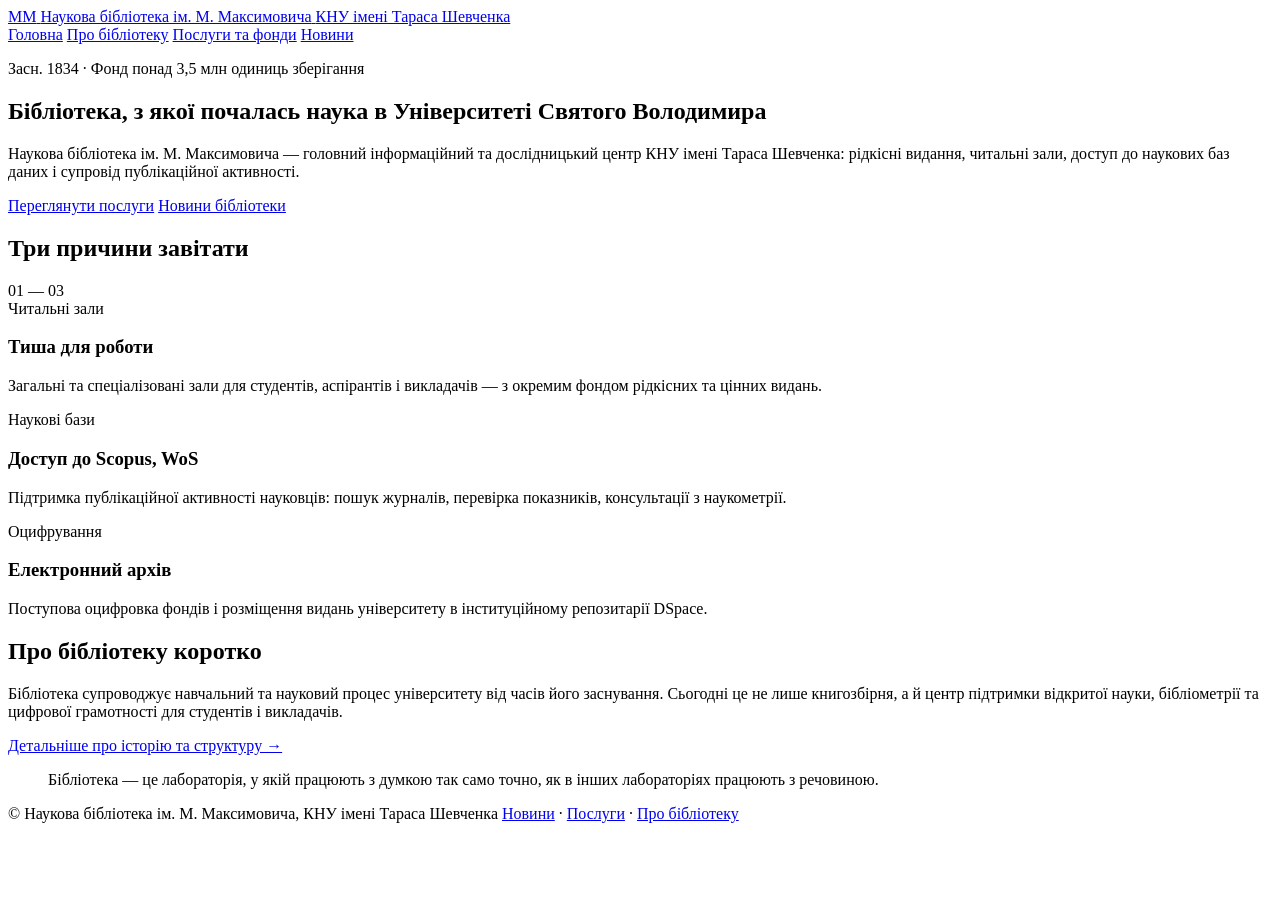
==== index.html @ 12969de4 "Create index.html" ====
<!DOCTYPE html>
<html lang="uk">
<head>
<meta charset="UTF-8">
<meta name="viewport" content="width=device-width, initial-scale=1.0">
<title>Наукова бібліотека ім. М. Максимовича — Головна</title>
<meta name="description" content="Наукова бібліотека ім. М. Максимовича Київського національного університету імені Тараса Шевченка.">
<link rel="preconnect" href="https://fonts.googleapis.com">
<link rel="preconnect" href="https://fonts.gstatic.com" crossorigin>
<link href="https://fonts.googleapis.com/css2?family=Fraunces:opsz,wght@9..144,500;9..144,600;9..144,700&family=Inter:wght@400;500;600&family=IBM+Plex+Mono:wght@400;500&display=swap" rel="stylesheet">
<link rel="stylesheet" href="style.css">
</head>
<body>

<header class="site-header">
  <div class="wrap">
    <a class="brand" href="index.html">
      <span class="brand-seal">ММ</span>
      <span class="brand-text">
        <span class="brand-title">Наукова бібліотека ім. М. Максимовича</span>
        <span class="brand-sub">КНУ імені Тараса Шевченка</span>
      </span>
    </a>
    <nav class="site-nav">
      <a href="index.html" class="active">Головна</a>
      <a href="about.html">Про бібліотеку</a>
      <a href="services.html">Послуги та фонди</a>
      <a href="news.html">Новини</a>
    </nav>
  </div>
</header>

<section class="hero">
  <div class="wrap">
    <p class="eyebrow">Засн. 1834 · Фонд понад 3,5 млн одиниць зберігання</p>
    <h1>Бібліотека, з якої почалась наука в Університеті Святого Володимира</h1>
    <p class="lede">Наукова бібліотека ім. М. Максимовича — головний інформаційний та дослідницький центр КНУ імені Тараса Шевченка: рідкісні видання, читальні зали, доступ до наукових баз даних і супровід публікаційної активності.</p>
    <div class="hero-actions">
      <a class="btn btn-primary" href="services.html">Переглянути послуги</a>
      <a class="btn btn-ghost" href="news.html">Новини бібліотеки</a>
    </div>
  </div>
</section>

<section>
  <div class="wrap">
    <div class="section-head">
      <h2 class="section-title">Три причини завітати</h2>
      <span class="index">01 — 03</span>
    </div>
    <div class="grid-3">
      <div class="info-card">
        <span class="tag">Читальні зали</span>
        <h3>Тиша для роботи</h3>
        <p>Загальні та спеціалізовані зали для студентів, аспірантів і викладачів — з окремим фондом рідкісних та цінних видань.</p>
      </div>
      <div class="info-card">
        <span class="tag">Наукові бази</span>
        <h3>Доступ до Scopus, WoS</h3>
        <p>Підтримка публікаційної активності науковців: пошук журналів, перевірка показників, консультації з наукометрії.</p>
      </div>
      <div class="info-card">
        <span class="tag">Оцифрування</span>
        <h3>Електронний архів</h3>
        <p>Поступова оцифровка фондів і розміщення видань університету в інституційному репозитарії DSpace.</p>
      </div>
    </div>
  </div>
</section>

<section>
  <div class="wrap">
    <div class="grid-2">
      <div>
        <div class="section-head">
          <h2 class="section-title">Про бібліотеку коротко</h2>
        </div>
        <p>Бібліотека супроводжує навчальний та науковий процес університету від часів його заснування. Сьогодні це не лише книгозбірня, а й центр підтримки відкритої науки, бібліометрії та цифрової грамотності для студентів і викладачів.</p>
        <p><a href="about.html">Детальніше про історію та структуру →</a></p>
      </div>
      <blockquote>
        Бібліотека — це лабораторія, у якій працюють з думкою так само точно, як в інших лабораторіях працюють з речовиною.
      </blockquote>
    </div>
  </div>
</section>

<footer class="site-footer">
  <div class="wrap">
    <span>© Наукова бібліотека ім. М. Максимовича, КНУ імені Тараса Шевченка</span>
    <span><a href="news.html">Новини</a> · <a href="services.html">Послуги</a> · <a href="about.html">Про бібліотеку</a></span>
  </div>
</footer>

</body>
</html>
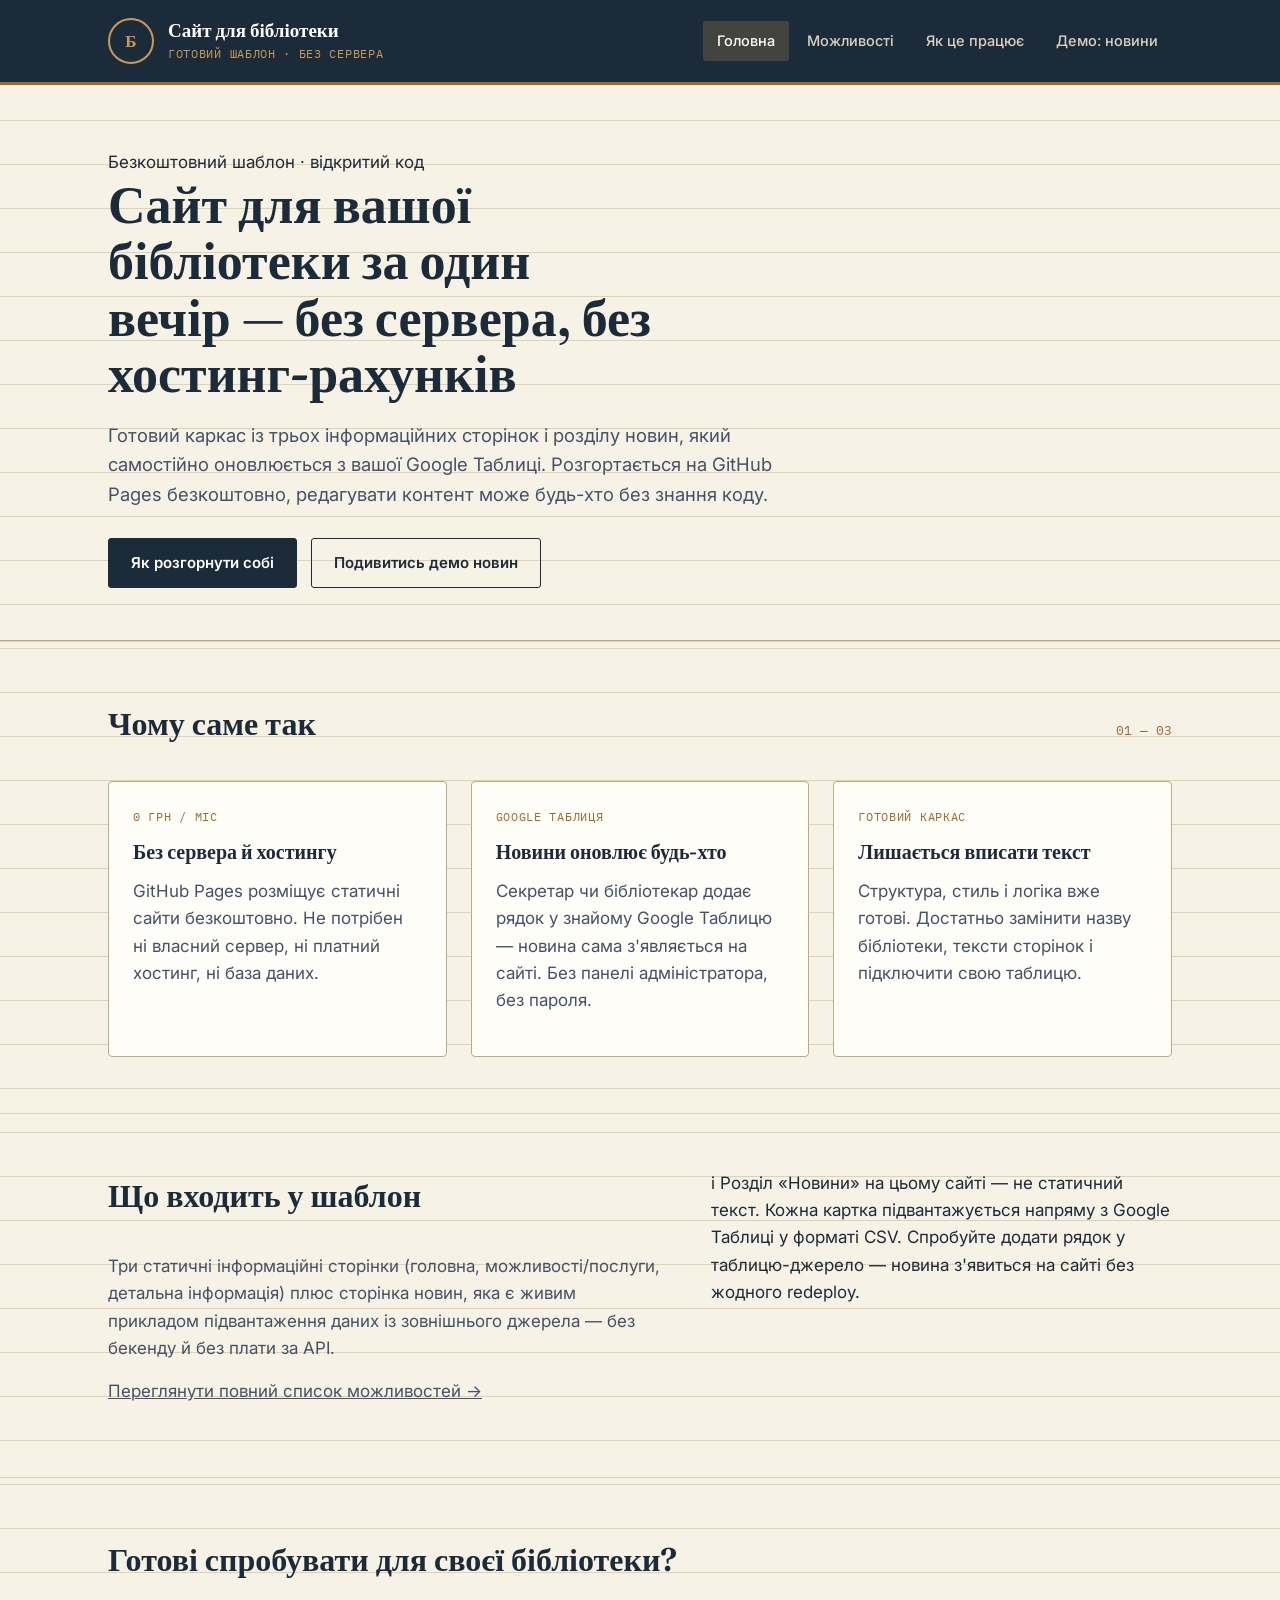
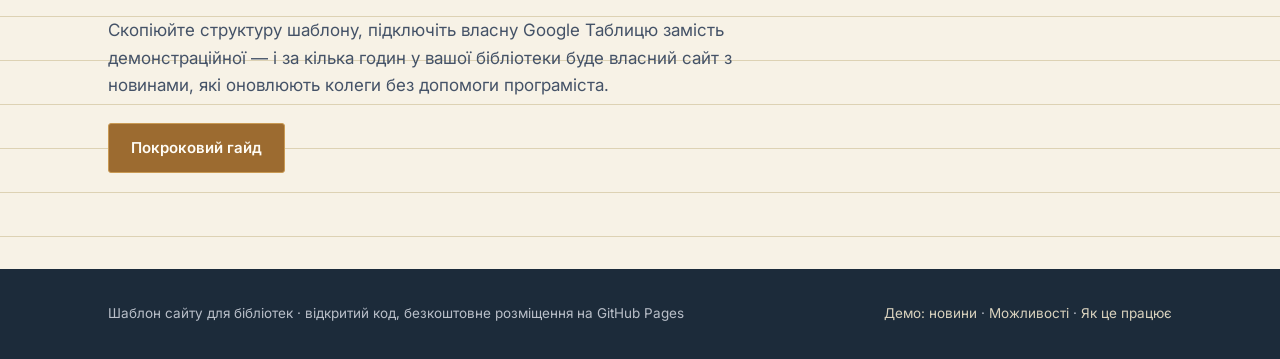
==== commit 96864a8f: "Update index.html" ====
--- a/index.html
+++ b/index.html
@@ -3,8 +3,8 @@
 <head>
 <meta charset="UTF-8">
 <meta name="viewport" content="width=device-width, initial-scale=1.0">
-<title>Наукова бібліотека ім. М. Максимовича — Головна</title>
-<meta name="description" content="Наукова бібліотека ім. М. Максимовича Київського національного університету імені Тараса Шевченка.">
+<title>Готовий сайт для бібліотеки — шаблон на GitHub Pages</title>
+<meta name="description" content="Безкоштовний шаблон сайту для бібліотек: 3 інформаційні сторінки + новини, що самі підвантажуються з Google Таблиці.">
 <link rel="preconnect" href="https://fonts.googleapis.com">
 <link rel="preconnect" href="https://fonts.gstatic.com" crossorigin>
 <link href="https://fonts.googleapis.com/css2?family=Fraunces:opsz,wght@9..144,500;9..144,600;9..144,700&family=Inter:wght@400;500;600&family=IBM+Plex+Mono:wght@400;500&display=swap" rel="stylesheet">
@@ -15,29 +15,29 @@
 <header class="site-header">
   <div class="wrap">
     <a class="brand" href="index.html">
-      <span class="brand-seal">ММ</span>
+      <span class="brand-seal">Б</span>
       <span class="brand-text">
-        <span class="brand-title">Наукова бібліотека ім. М. Максимовича</span>
-        <span class="brand-sub">КНУ імені Тараса Шевченка</span>
+        <span class="brand-title">Сайт для бібліотеки</span>
+        <span class="brand-sub">Готовий шаблон · без сервера</span>
       </span>
     </a>
     <nav class="site-nav">
       <a href="index.html" class="active">Головна</a>
-      <a href="about.html">Про бібліотеку</a>
-      <a href="services.html">Послуги та фонди</a>
-      <a href="news.html">Новини</a>
+      <a href="features.html">Можливості</a>
+      <a href="how-it-works.html">Як це працює</a>
+      <a href="news.html">Демо: новини</a>
     </nav>
   </div>
 </header>
 
 <section class="hero">
   <div class="wrap">
-    <p class="eyebrow">Засн. 1834 · Фонд понад 3,5 млн одиниць зберігання</p>
-    <h1>Бібліотека, з якої почалась наука в Університеті Святого Володимира</h1>
-    <p class="lede">Наукова бібліотека ім. М. Максимовича — головний інформаційний та дослідницький центр КНУ імені Тараса Шевченка: рідкісні видання, читальні зали, доступ до наукових баз даних і супровід публікаційної активності.</p>
+    <span class="badge"><span class="dot"></span> Безкоштовний шаблон · відкритий код</span>
+    <h1>Сайт для вашої бібліотеки за один вечір — без сервера, без хостинг-рахунків</h1>
+    <p class="lede">Готовий каркас із трьох інформаційних сторінок і розділу новин, який самостійно оновлюється з вашої Google Таблиці. Розгортається на GitHub Pages безкоштовно, редагувати контент може будь-хто без знання коду.</p>
     <div class="hero-actions">
-      <a class="btn btn-primary" href="services.html">Переглянути послуги</a>
-      <a class="btn btn-ghost" href="news.html">Новини бібліотеки</a>
+      <a class="btn btn-primary" href="how-it-works.html">Як розгорнути собі</a>
+      <a class="btn btn-ghost" href="news.html">Подивитись демо новин</a>
     </div>
   </div>
 </section>
@@ -45,24 +45,24 @@
 <section>
   <div class="wrap">
     <div class="section-head">
-      <h2 class="section-title">Три причини завітати</h2>
+      <h2 class="section-title">Чому саме так</h2>
       <span class="index">01 — 03</span>
     </div>
     <div class="grid-3">
       <div class="info-card">
-        <span class="tag">Читальні зали</span>
-        <h3>Тиша для роботи</h3>
-        <p>Загальні та спеціалізовані зали для студентів, аспірантів і викладачів — з окремим фондом рідкісних та цінних видань.</p>
+        <span class="tag">0 грн / міс</span>
+        <h3>Без сервера й хостингу</h3>
+        <p>GitHub Pages розміщує статичні сайти безкоштовно. Не потрібен ні власний сервер, ні платний хостинг, ні базa даних.</p>
       </div>
       <div class="info-card">
-        <span class="tag">Наукові бази</span>
-        <h3>Доступ до Scopus, WoS</h3>
-        <p>Підтримка публікаційної активності науковців: пошук журналів, перевірка показників, консультації з наукометрії.</p>
+        <span class="tag">Google Таблиця</span>
+        <h3>Новини оновлює будь-хто</h3>
+        <p>Секретар чи бібліотекар додає рядок у знайому Google Таблицю — новина сама з'являється на сайті. Без панелі адміністратора, без пароля.</p>
       </div>
       <div class="info-card">
-        <span class="tag">Оцифрування</span>
-        <h3>Електронний архів</h3>
-        <p>Поступова оцифровка фондів і розміщення видань університету в інституційному репозитарії DSpace.</p>
+        <span class="tag">Готовий каркас</span>
+        <h3>Лишається вписати текст</h3>
+        <p>Структура, стиль і логіка вже готові. Достатньо замінити назву бібліотеки, тексти сторінок і підключити свою таблицю.</p>
       </div>
     </div>
   </div>
@@ -73,22 +73,35 @@
     <div class="grid-2">
       <div>
         <div class="section-head">
-          <h2 class="section-title">Про бібліотеку коротко</h2>
+          <h2 class="section-title">Що входить у шаблон</h2>
         </div>
-        <p>Бібліотека супроводжує навчальний та науковий процес університету від часів його заснування. Сьогодні це не лише книгозбірня, а й центр підтримки відкритої науки, бібліометрії та цифрової грамотності для студентів і викладачів.</p>
-        <p><a href="about.html">Детальніше про історію та структуру →</a></p>
+        <p>Три статичні інформаційні сторінки (головна, можливості/послуги, детальна інформація) плюс сторінка новин, яка є живим прикладом підвантаження даних із зовнішнього джерела — без бекенду й без плати за API.</p>
+        <p><a href="features.html">Переглянути повний список можливостей →</a></p>
       </div>
-      <blockquote>
-        Бібліотека — це лабораторія, у якій працюють з думкою так само точно, як в інших лабораторіях працюють з речовиною.
-      </blockquote>
+      <div class="note-box">
+        <span class="note-icon">i</span>
+        <span>Розділ «Новини» на цьому сайті — не статичний текст. Кожна картка підвантажується напряму з Google Таблиці у форматі CSV. Спробуйте додати рядок у таблицю-джерело — новина з'явиться на сайті без жодного redeploy.</span>
+      </div>
+    </div>
+  </div>
+</section>
+
+<section class="cta-band">
+  <div class="wrap">
+    <div class="section-head">
+      <h2 class="section-title">Готові спробувати для своєї бібліотеки?</h2>
+    </div>
+    <p style="max-width: 60ch;">Скопіюйте структуру шаблону, підключіть власну Google Таблицю замість демонстраційної — і за кілька годин у вашої бібліотеки буде власний сайт з новинами, які оновлюють колеги без допомоги програміста.</p>
+    <div class="hero-actions" style="margin-top: 24px;">
+      <a class="btn btn-primary" href="how-it-works.html" style="border-color: var(--color-brass-light); background: var(--color-brass); ">Покроковий гайд</a>
     </div>
   </div>
 </section>
 
 <footer class="site-footer">
   <div class="wrap">
-    <span>© Наукова бібліотека ім. М. Максимовича, КНУ імені Тараса Шевченка</span>
-    <span><a href="news.html">Новини</a> · <a href="services.html">Послуги</a> · <a href="about.html">Про бібліотеку</a></span>
+    <span>Шаблон сайту для бібліотек · відкритий код, безкоштовне розміщення на GitHub Pages</span>
+    <span><a href="news.html">Демо: новини</a> · <a href="features.html">Можливості</a> · <a href="how-it-works.html">Як це працює</a></span>
   </div>
 </footer>
 
--- a/style.css
+++ b/style.css
@@ -0,0 +1,443 @@
+/* =========================================================
+   М. Максимович Наукова бібліотека — стиль сайту
+   Концепція: "картка каталогу" — тепла палітра паперу,
+   чорнильно-синій + бронза + бордо, серифний заголовний шрифт.
+   ========================================================= */
+
+:root {
+  --color-bg: #f7f2e6;
+  --color-paper: #fffdf7;
+  --color-ink: #1c2b3a;
+  --color-ink-soft: #445267;
+  --color-brass: #9c6b30;
+  --color-brass-light: #c99a54;
+  --color-oxblood: #7a2e2e;
+  --color-line: #ddd2b4;
+  --color-line-strong: #b9ac86;
+
+  --font-display: "Fraunces", "Iowan Old Style", Georgia, serif;
+  --font-body: "Inter", "Helvetica Neue", Arial, sans-serif;
+  --font-mono: "IBM Plex Mono", "Courier New", monospace;
+
+  --max-width: 1120px;
+}
+
+@media (prefers-reduced-motion: no-preference) {
+  html { scroll-behavior: smooth; }
+}
+
+* { box-sizing: border-box; }
+
+html, body {
+  margin: 0;
+  padding: 0;
+}
+
+body {
+  background: var(--color-bg);
+  background-image:
+    linear-gradient(var(--color-line) 1px, transparent 1px);
+  background-size: 100% 44px;
+  background-position: 0 120px;
+  color: var(--color-ink);
+  font-family: var(--font-body);
+  font-size: 17px;
+  line-height: 1.6;
+  -webkit-font-smoothing: antialiased;
+}
+
+a { color: inherit; }
+
+img { max-width: 100%; display: block; }
+
+.wrap {
+  max-width: var(--max-width);
+  margin: 0 auto;
+  padding: 0 28px;
+}
+
+/* ---------- Header / nav ---------- */
+
+.site-header {
+  background: var(--color-ink);
+  color: var(--color-paper);
+  border-bottom: 3px solid var(--color-brass);
+}
+
+.site-header .wrap {
+  display: flex;
+  align-items: center;
+  justify-content: space-between;
+  padding-top: 18px;
+  padding-bottom: 18px;
+  gap: 20px;
+  flex-wrap: wrap;
+}
+
+.brand {
+  display: flex;
+  align-items: center;
+  gap: 14px;
+  text-decoration: none;
+  color: var(--color-paper);
+}
+
+.brand-seal {
+  width: 46px;
+  height: 46px;
+  flex: none;
+  border: 2px solid var(--color-brass-light);
+  border-radius: 50%;
+  display: flex;
+  align-items: center;
+  justify-content: center;
+  font-family: var(--font-display);
+  font-weight: 600;
+  font-size: 17px;
+  letter-spacing: 0.5px;
+  color: var(--color-brass-light);
+}
+
+.brand-text .brand-title {
+  font-family: var(--font-display);
+  font-weight: 600;
+  font-size: 19px;
+  line-height: 1.2;
+  display: block;
+}
+
+.brand-text .brand-sub {
+  font-family: var(--font-mono);
+  font-size: 11.5px;
+  letter-spacing: 0.06em;
+  text-transform: uppercase;
+  color: var(--color-brass-light);
+  display: block;
+  margin-top: 3px;
+}
+
+nav.site-nav {
+  display: flex;
+  gap: 4px;
+  flex-wrap: wrap;
+}
+
+nav.site-nav a {
+  text-decoration: none;
+  font-family: var(--font-body);
+  font-size: 14.5px;
+  font-weight: 500;
+  color: #d9d2be;
+  padding: 8px 14px;
+  border-radius: 3px;
+  transition: background 0.15s ease, color 0.15s ease;
+}
+
+nav.site-nav a:hover,
+nav.site-nav a:focus-visible {
+  background: rgba(201, 154, 84, 0.16);
+  color: var(--color-paper);
+  outline: none;
+}
+
+nav.site-nav a.active {
+  color: var(--color-paper);
+  background: rgba(201, 154, 84, 0.22);
+}
+
+nav.site-nav a:focus-visible {
+  box-shadow: 0 0 0 2px var(--color-brass-light);
+}
+
+/* ---------- Hero ---------- */
+
+.hero {
+  padding: 64px 0 52px;
+  border-bottom: 1px solid var(--color-line-strong);
+}
+
+.hero .eyebrow {
+  font-family: var(--font-mono);
+  font-size: 12.5px;
+  letter-spacing: 0.08em;
+  text-transform: uppercase;
+  color: var(--color-oxblood);
+  margin: 0 0 14px;
+}
+
+.hero h1 {
+  font-family: var(--font-display);
+  font-weight: 600;
+  font-size: clamp(32px, 5vw, 52px);
+  line-height: 1.08;
+  margin: 0 0 20px;
+  max-width: 16ch;
+}
+
+.hero p.lede {
+  font-size: 18.5px;
+  color: var(--color-ink-soft);
+  max-width: 56ch;
+  margin: 0 0 28px;
+}
+
+.hero-actions {
+  display: flex;
+  gap: 14px;
+  flex-wrap: wrap;
+}
+
+.btn {
+  display: inline-block;
+  font-family: var(--font-body);
+  font-weight: 600;
+  font-size: 15px;
+  text-decoration: none;
+  padding: 12px 22px;
+  border-radius: 3px;
+  border: 1.5px solid var(--color-ink);
+  transition: transform 0.12s ease, background 0.12s ease, color 0.12s ease;
+}
+
+.btn-primary {
+  background: var(--color-ink);
+  color: var(--color-paper);
+}
+
+.btn-primary:hover { background: var(--color-oxblood); border-color: var(--color-oxblood); }
+
+.btn-ghost {
+  background: transparent;
+  color: var(--color-ink);
+}
+
+.btn-ghost:hover { background: var(--color-ink); color: var(--color-paper); }
+
+/* ---------- Sections / content ---------- */
+
+section {
+  padding: 56px 0;
+}
+
+section + section {
+  border-top: 1px solid var(--color-line);
+}
+
+.section-head {
+  display: flex;
+  align-items: baseline;
+  justify-content: space-between;
+  gap: 20px;
+  margin-bottom: 32px;
+  flex-wrap: wrap;
+}
+
+.section-head .index {
+  font-family: var(--font-mono);
+  font-size: 13px;
+  color: var(--color-brass);
+}
+
+h2.section-title {
+  font-family: var(--font-display);
+  font-weight: 600;
+  font-size: clamp(24px, 3vw, 32px);
+  margin: 0;
+}
+
+h3 {
+  font-family: var(--font-display);
+  font-weight: 600;
+  font-size: 20px;
+  margin: 0 0 10px;
+}
+
+p { margin: 0 0 16px; color: var(--color-ink-soft); }
+
+.grid-3 {
+  display: grid;
+  grid-template-columns: repeat(3, 1fr);
+  gap: 24px;
+}
+
+.grid-2 {
+  display: grid;
+  grid-template-columns: 1.1fr 0.9fr;
+  gap: 40px;
+  align-items: start;
+}
+
+@media (max-width: 860px) {
+  .grid-3 { grid-template-columns: 1fr; }
+  .grid-2 { grid-template-columns: 1fr; }
+}
+
+.info-card {
+  background: var(--color-paper);
+  border: 1px solid var(--color-line-strong);
+  border-radius: 4px;
+  padding: 26px 24px;
+}
+
+.info-card .tag {
+  font-family: var(--font-mono);
+  font-size: 11.5px;
+  text-transform: uppercase;
+  letter-spacing: 0.06em;
+  color: var(--color-brass);
+  display: block;
+  margin-bottom: 10px;
+}
+
+.dl-list dt {
+  font-family: var(--font-mono);
+  font-size: 13.5px;
+  color: var(--color-oxblood);
+  margin-top: 16px;
+}
+
+.dl-list dt:first-child { margin-top: 0; }
+
+.dl-list dd {
+  margin: 4px 0 0;
+  color: var(--color-ink-soft);
+}
+
+table.hours {
+  width: 100%;
+  border-collapse: collapse;
+  font-size: 15.5px;
+}
+
+table.hours th, table.hours td {
+  text-align: left;
+  padding: 10px 6px;
+  border-bottom: 1px solid var(--color-line);
+}
+
+table.hours th {
+  font-family: var(--font-mono);
+  font-size: 12px;
+  text-transform: uppercase;
+  letter-spacing: 0.06em;
+  color: var(--color-ink-soft);
+  font-weight: 500;
+}
+
+blockquote {
+  font-family: var(--font-display);
+  font-style: italic;
+  font-size: 21px;
+  color: var(--color-ink);
+  border-left: 3px solid var(--color-brass);
+  padding-left: 22px;
+  margin: 0;
+}
+
+/* ---------- News / catalog cards ---------- */
+
+.news-grid {
+  display: grid;
+  grid-template-columns: repeat(3, 1fr);
+  gap: 26px;
+}
+
+@media (max-width: 900px) {
+  .news-grid { grid-template-columns: repeat(2, 1fr); }
+}
+@media (max-width: 620px) {
+  .news-grid { grid-template-columns: 1fr; }
+}
+
+.catalog-card {
+  position: relative;
+  background: var(--color-paper);
+  border: 1px solid var(--color-line-strong);
+  border-radius: 2px;
+  padding: 22px 20px 20px;
+  box-shadow: 3px 3px 0 rgba(28, 43, 58, 0.05);
+}
+
+.catalog-card::before {
+  content: "";
+  position: absolute;
+  top: 14px;
+  left: 14px;
+  width: 9px;
+  height: 9px;
+  border-radius: 50%;
+  background: var(--color-bg);
+  border: 1.5px solid var(--color-line-strong);
+}
+
+.catalog-card .card-no {
+  display: block;
+  text-align: right;
+  font-family: var(--font-mono);
+  font-size: 11px;
+  color: var(--color-brass);
+  margin-bottom: 8px;
+}
+
+.catalog-card .card-img {
+  width: 100%;
+  aspect-ratio: 4 / 3;
+  object-fit: cover;
+  border: 1px solid var(--color-line);
+  margin-bottom: 14px;
+  background: var(--color-bg);
+}
+
+.catalog-card .card-img.placeholder {
+  display: flex;
+  align-items: center;
+  justify-content: center;
+  font-family: var(--font-mono);
+  font-size: 12px;
+  color: var(--color-ink-soft);
+}
+
+.catalog-card h3 {
+  font-size: 18px;
+  margin-bottom: 8px;
+  border-bottom: 1px dashed var(--color-line-strong);
+  padding-bottom: 10px;
+}
+
+.catalog-card p {
+  font-size: 15px;
+  margin-bottom: 0;
+}
+
+.news-state {
+  font-family: var(--font-mono);
+  font-size: 14px;
+  color: var(--color-ink-soft);
+  padding: 40px 0;
+  text-align: center;
+}
+
+/* ---------- Footer ---------- */
+
+footer.site-footer {
+  background: var(--color-ink);
+  color: #b9bfc9;
+  margin-top: 40px;
+}
+
+footer.site-footer .wrap {
+  padding: 34px 28px;
+  display: flex;
+  justify-content: space-between;
+  gap: 20px;
+  flex-wrap: wrap;
+  font-size: 13.5px;
+}
+
+footer.site-footer a { color: #d9d2be; text-decoration: none; }
+footer.site-footer a:hover { text-decoration: underline; }
+
+:focus-visible {
+  outline: 2px solid var(--color-brass);
+  outline-offset: 2px;
+}
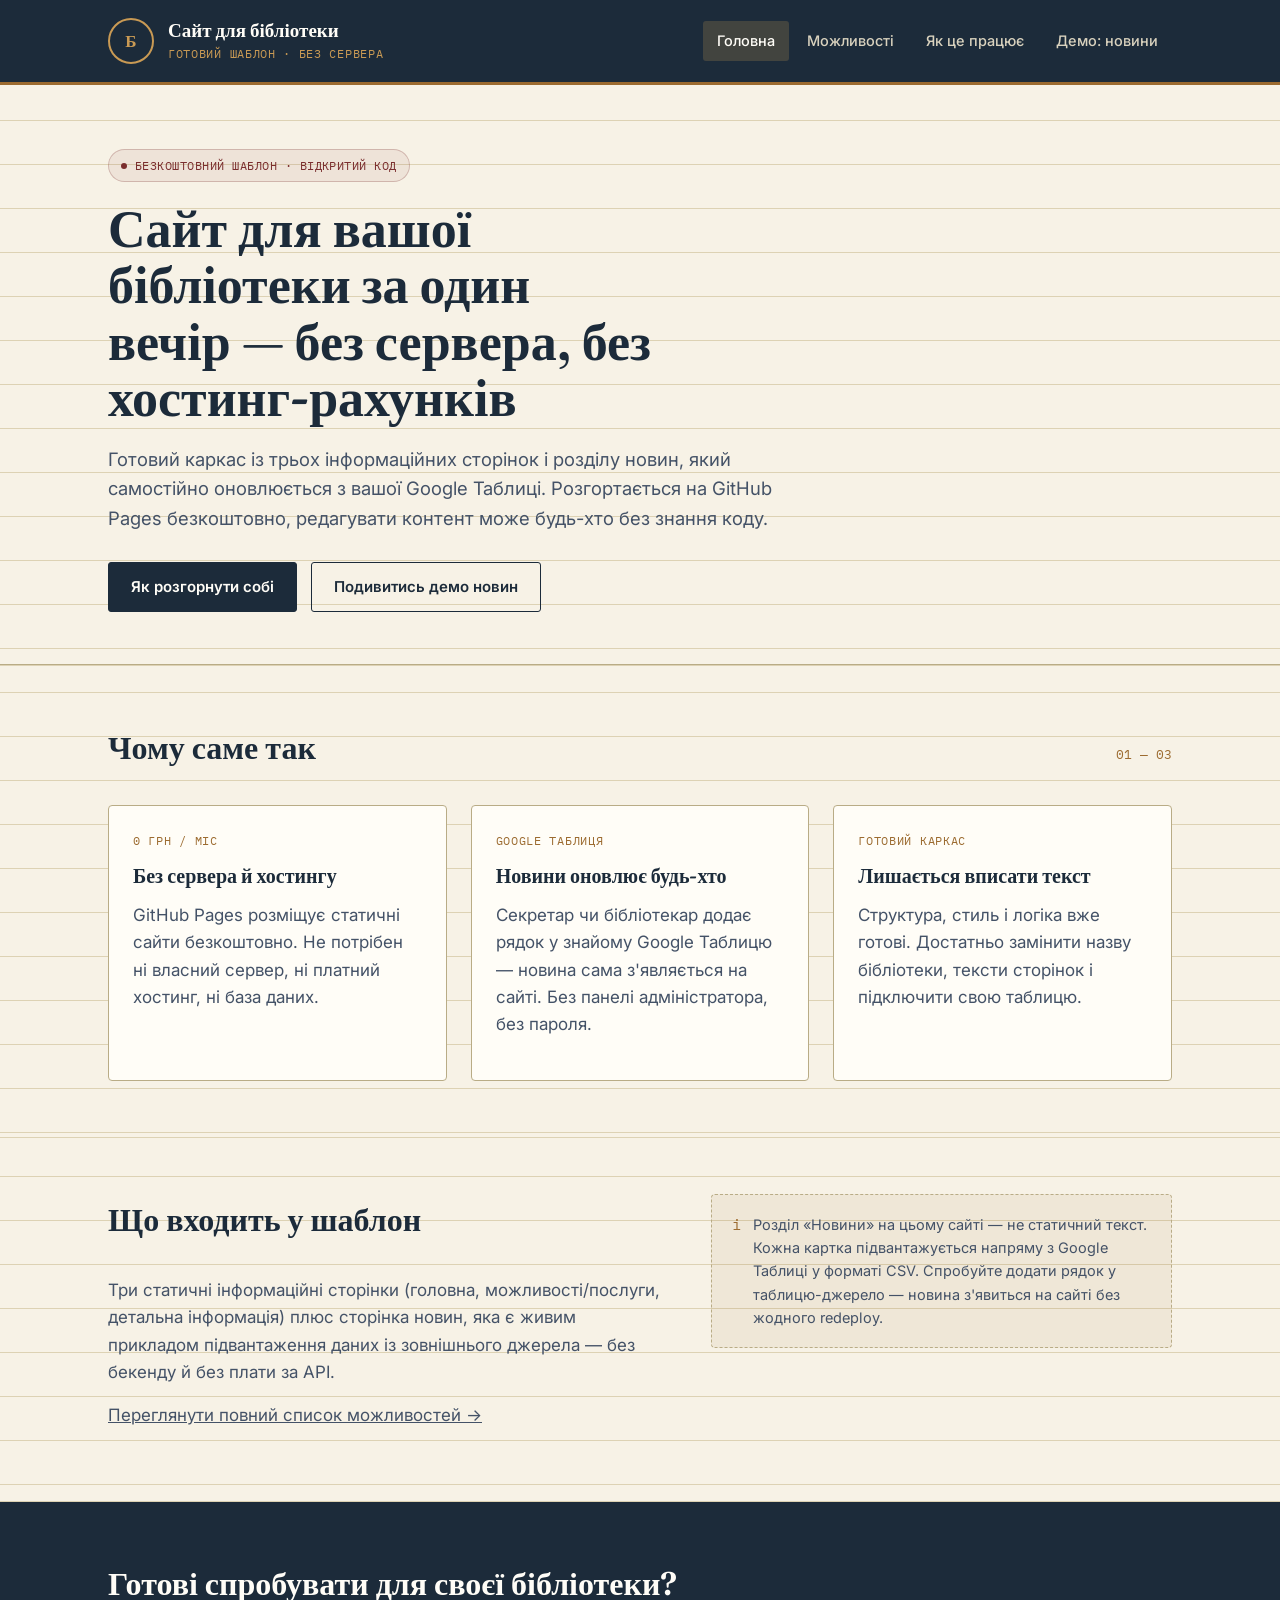
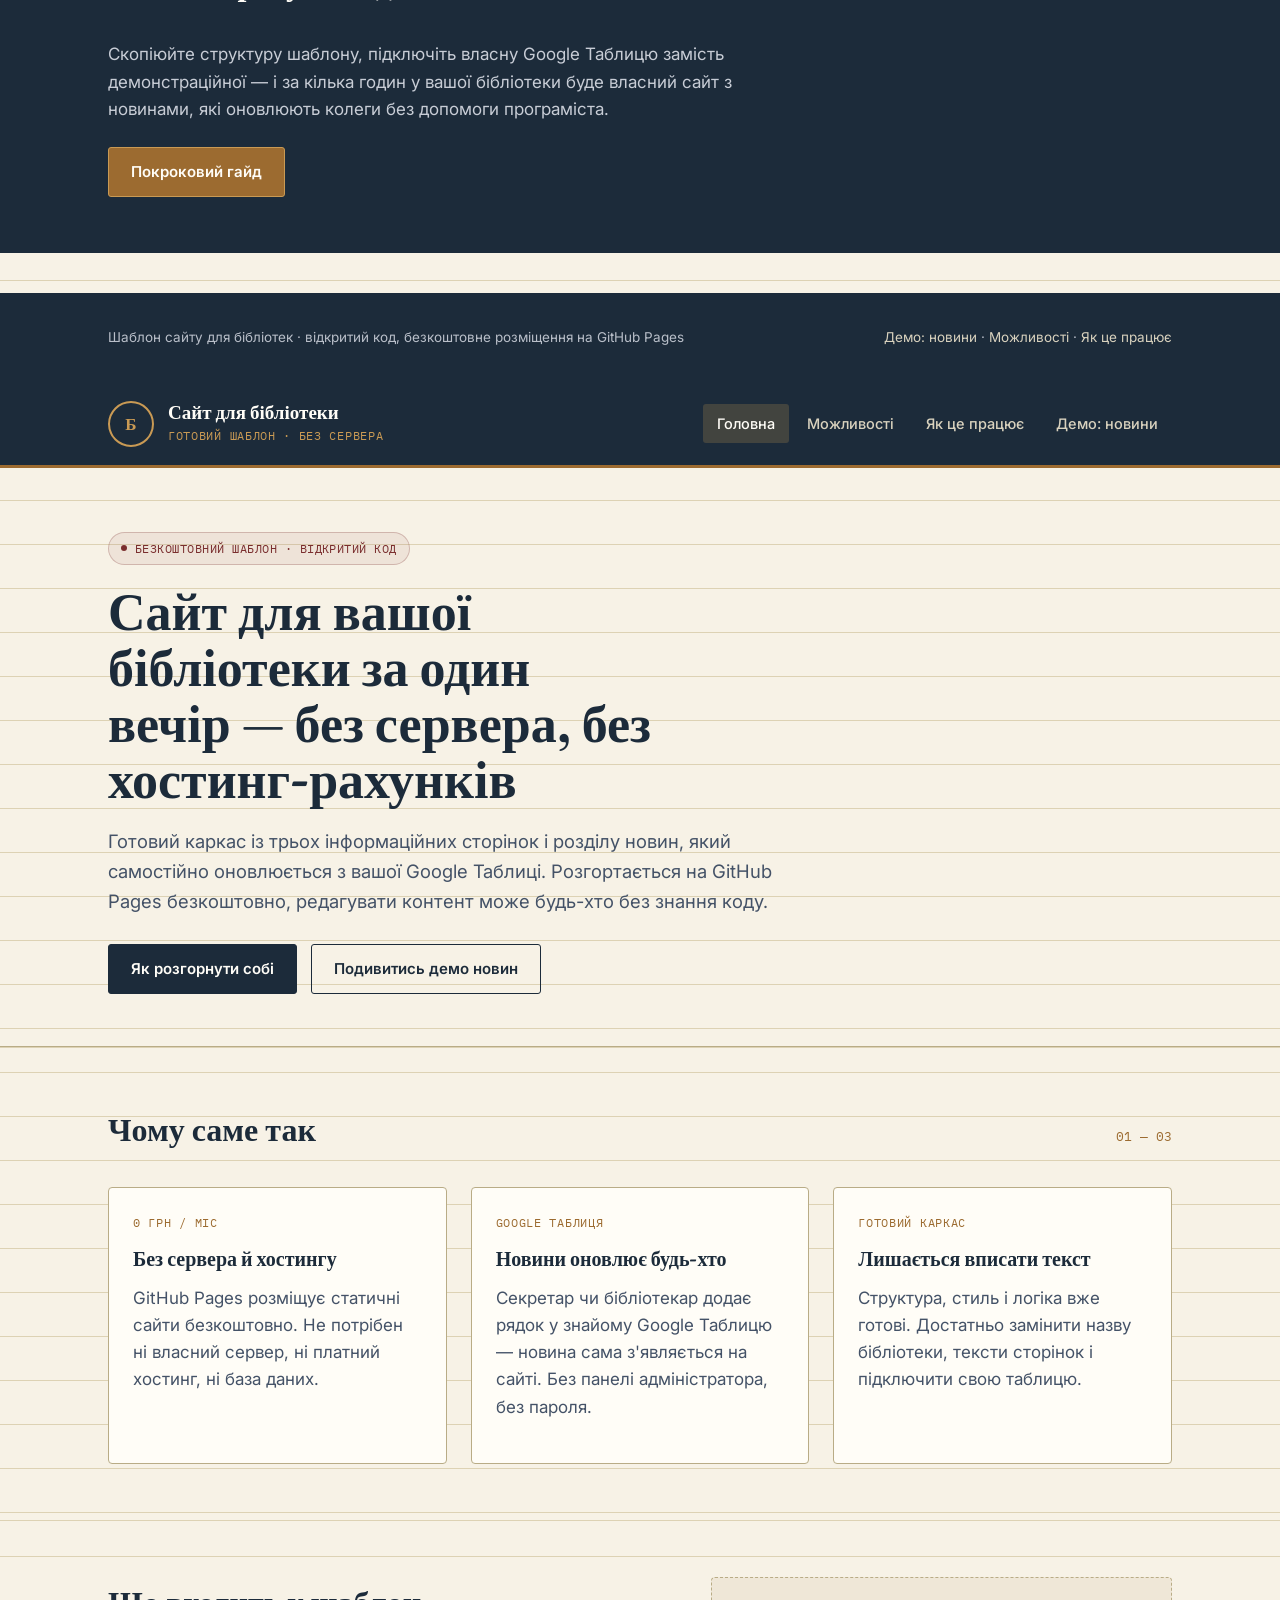
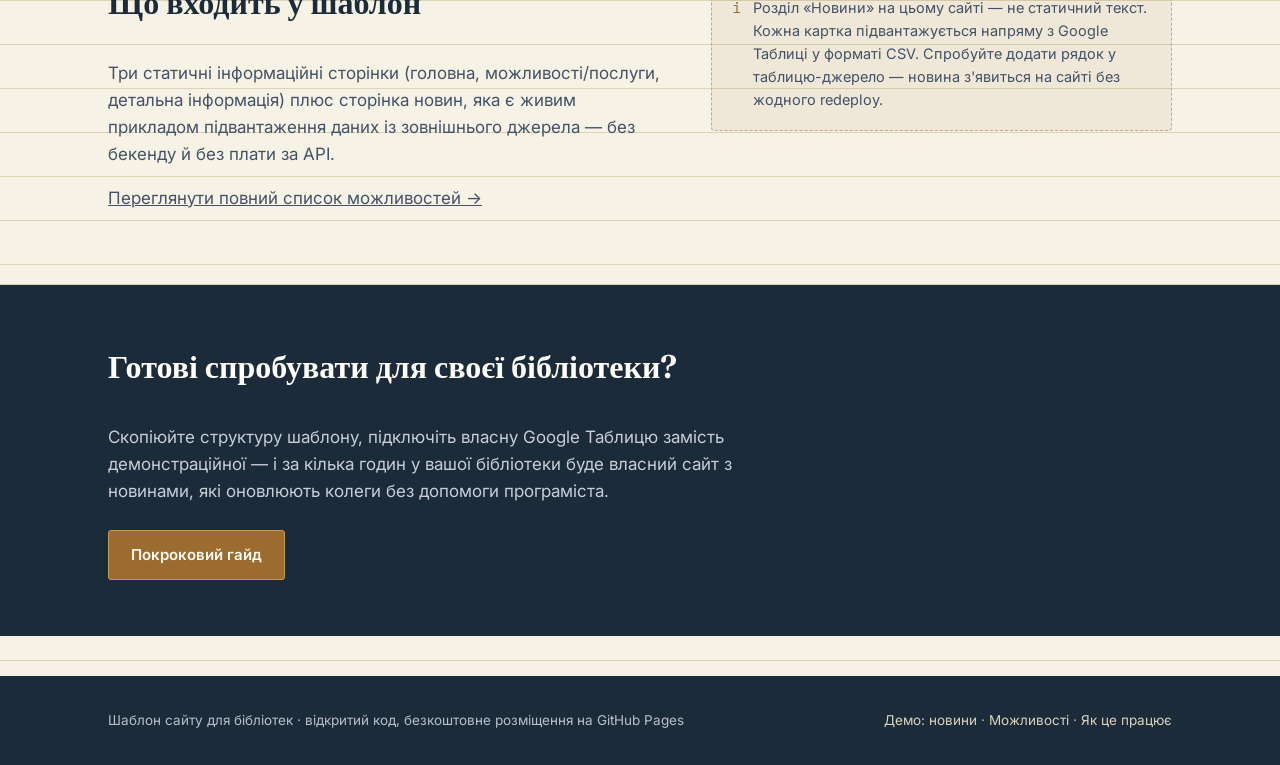
==== commit c49af06f: "Update index.html" ====
--- a/index.html
+++ b/index.html
@@ -7,7 +7,7 @@
 <meta name="description" content="Безкоштовний шаблон сайту для бібліотек: 3 інформаційні сторінки + новини, що самі підвантажуються з Google Таблиці.">
 <link rel="preconnect" href="https://fonts.googleapis.com">
 <link rel="preconnect" href="https://fonts.gstatic.com" crossorigin>
-<link href="https://fonts.googleapis.com/css2?family=Fraunces:opsz,wght@9..144,500;9..144,600;9..144,700&family=Inter:wght@400;500;600&family=IBM+Plex+Mono:wght@400;500&display=swap" rel="stylesheet">
+<link href="https://fonts.googleapis.com/css2?family=Manrope:wght@500;700;800&family=Inter:wght@400;500;600&family=IBM+Plex+Mono:wght@400;500&display=swap" rel="stylesheet">
 <link rel="stylesheet" href="style.css">
 </head>
 <body>
@@ -106,4 +106,112 @@
 </footer>
 
 </body>
+</html><!DOCTYPE html>
+<html lang="uk">
+<head>
+<meta charset="UTF-8">
+<meta name="viewport" content="width=device-width, initial-scale=1.0">
+<title>Готовий сайт для бібліотеки — шаблон на GitHub Pages</title>
+<meta name="description" content="Безкоштовний шаблон сайту для бібліотек: 3 інформаційні сторінки + новини, що самі підвантажуються з Google Таблиці.">
+<link rel="preconnect" href="https://fonts.googleapis.com">
+<link rel="preconnect" href="https://fonts.gstatic.com" crossorigin>
+<link href="https://fonts.googleapis.com/css2?family=Fraunces:opsz,wght@9..144,500;9..144,600;9..144,700&family=Inter:wght@400;500;600&family=IBM+Plex+Mono:wght@400;500&display=swap" rel="stylesheet">
+<link rel="stylesheet" href="style.css">
+</head>
+<body>
+
+<header class="site-header">
+  <div class="wrap">
+    <a class="brand" href="index.html">
+      <span class="brand-seal">Б</span>
+      <span class="brand-text">
+        <span class="brand-title">Сайт для бібліотеки</span>
+        <span class="brand-sub">Готовий шаблон · без сервера</span>
+      </span>
+    </a>
+    <nav class="site-nav">
+      <a href="index.html" class="active">Головна</a>
+      <a href="features.html">Можливості</a>
+      <a href="how-it-works.html">Як це працює</a>
+      <a href="news.html">Демо: новини</a>
+    </nav>
+  </div>
+</header>
+
+<section class="hero">
+  <div class="wrap">
+    <span class="badge"><span class="dot"></span> Безкоштовний шаблон · відкритий код</span>
+    <h1>Сайт для вашої бібліотеки за один вечір — без сервера, без хостинг-рахунків</h1>
+    <p class="lede">Готовий каркас із трьох інформаційних сторінок і розділу новин, який самостійно оновлюється з вашої Google Таблиці. Розгортається на GitHub Pages безкоштовно, редагувати контент може будь-хто без знання коду.</p>
+    <div class="hero-actions">
+      <a class="btn btn-primary" href="how-it-works.html">Як розгорнути собі</a>
+      <a class="btn btn-ghost" href="news.html">Подивитись демо новин</a>
+    </div>
+  </div>
+</section>
+
+<section>
+  <div class="wrap">
+    <div class="section-head">
+      <h2 class="section-title">Чому саме так</h2>
+      <span class="index">01 — 03</span>
+    </div>
+    <div class="grid-3">
+      <div class="info-card">
+        <span class="tag">0 грн / міс</span>
+        <h3>Без сервера й хостингу</h3>
+        <p>GitHub Pages розміщує статичні сайти безкоштовно. Не потрібен ні власний сервер, ні платний хостинг, ні базa даних.</p>
+      </div>
+      <div class="info-card">
+        <span class="tag">Google Таблиця</span>
+        <h3>Новини оновлює будь-хто</h3>
+        <p>Секретар чи бібліотекар додає рядок у знайому Google Таблицю — новина сама з'являється на сайті. Без панелі адміністратора, без пароля.</p>
+      </div>
+      <div class="info-card">
+        <span class="tag">Готовий каркас</span>
+        <h3>Лишається вписати текст</h3>
+        <p>Структура, стиль і логіка вже готові. Достатньо замінити назву бібліотеки, тексти сторінок і підключити свою таблицю.</p>
+      </div>
+    </div>
+  </div>
+</section>
+
+<section>
+  <div class="wrap">
+    <div class="grid-2">
+      <div>
+        <div class="section-head">
+          <h2 class="section-title">Що входить у шаблон</h2>
+        </div>
+        <p>Три статичні інформаційні сторінки (головна, можливості/послуги, детальна інформація) плюс сторінка новин, яка є живим прикладом підвантаження даних із зовнішнього джерела — без бекенду й без плати за API.</p>
+        <p><a href="features.html">Переглянути повний список можливостей →</a></p>
+      </div>
+      <div class="note-box">
+        <span class="note-icon">i</span>
+        <span>Розділ «Новини» на цьому сайті — не статичний текст. Кожна картка підвантажується напряму з Google Таблиці у форматі CSV. Спробуйте додати рядок у таблицю-джерело — новина з'явиться на сайті без жодного redeploy.</span>
+      </div>
+    </div>
+  </div>
+</section>
+
+<section class="cta-band">
+  <div class="wrap">
+    <div class="section-head">
+      <h2 class="section-title">Готові спробувати для своєї бібліотеки?</h2>
+    </div>
+    <p style="max-width: 60ch;">Скопіюйте структуру шаблону, підключіть власну Google Таблицю замість демонстраційної — і за кілька годин у вашої бібліотеки буде власний сайт з новинами, які оновлюють колеги без допомоги програміста.</p>
+    <div class="hero-actions" style="margin-top: 24px;">
+      <a class="btn btn-primary" href="how-it-works.html" style="border-color: var(--color-brass-light); background: var(--color-brass); ">Покроковий гайд</a>
+    </div>
+  </div>
+</section>
+
+<footer class="site-footer">
+  <div class="wrap">
+    <span>Шаблон сайту для бібліотек · відкритий код, безкоштовне розміщення на GitHub Pages</span>
+    <span><a href="news.html">Демо: новини</a> · <a href="features.html">Можливості</a> · <a href="how-it-works.html">Як це працює</a></span>
+  </div>
+</footer>
+
+</body>
 </html>
--- a/style.css
+++ b/style.css
@@ -1,5 +1,5 @@
 /* =========================================================
-   М. Максимович Наукова бібліотека — стиль сайту
+   Сайт для бібліотеки — шаблон
    Концепція: "картка каталогу" — тепла палітра паперу,
    чорнильно-синій + бронза + бордо, серифний заголовний шрифт.
    ========================================================= */
@@ -441,3 +441,107 @@
   outline: 2px solid var(--color-brass);
   outline-offset: 2px;
 }
+
+/* ---------- Template / presentation additions ---------- */
+
+.badge {
+  display: inline-flex;
+  align-items: center;
+  gap: 8px;
+  font-family: var(--font-mono);
+  font-size: 12px;
+  letter-spacing: 0.04em;
+  text-transform: uppercase;
+  color: var(--color-oxblood);
+  background: rgba(122, 46, 46, 0.07);
+  border: 1px solid rgba(122, 46, 46, 0.25);
+  padding: 6px 12px;
+  border-radius: 999px;
+  margin-bottom: 18px;
+}
+
+.badge .dot {
+  width: 6px;
+  height: 6px;
+  border-radius: 50%;
+  background: var(--color-oxblood);
+  display: inline-block;
+}
+
+.steps {
+  counter-reset: step;
+  display: grid;
+  grid-template-columns: repeat(3, 1fr);
+  gap: 24px;
+}
+
+@media (max-width: 860px) {
+  .steps { grid-template-columns: 1fr; }
+}
+
+.step {
+  position: relative;
+  padding-top: 8px;
+}
+
+.step .step-num {
+  font-family: var(--font-display);
+  font-weight: 600;
+  font-size: 34px;
+  color: var(--color-brass-light);
+  -webkit-text-stroke: 1.5px var(--color-brass);
+  color: transparent;
+  display: block;
+  margin-bottom: 10px;
+}
+
+.note-box {
+  background: rgba(156, 107, 48, 0.08);
+  border: 1px dashed var(--color-line-strong);
+  border-radius: 4px;
+  padding: 18px 20px;
+  font-size: 14.5px;
+  color: var(--color-ink-soft);
+  display: flex;
+  gap: 12px;
+  align-items: flex-start;
+}
+
+.note-box .note-icon {
+  font-family: var(--font-mono);
+  color: var(--color-brass);
+  flex: none;
+}
+
+.cta-band {
+  background: var(--color-ink);
+  color: var(--color-paper);
+}
+
+.cta-band .section-title,
+.cta-band p { color: var(--color-paper); }
+
+.cta-band p { color: #c8cdd6; }
+
+.stat-row {
+  display: flex;
+  gap: 40px;
+  flex-wrap: wrap;
+  margin-top: 8px;
+}
+
+.stat-row .stat-num {
+  font-family: var(--font-display);
+  font-weight: 600;
+  font-size: 30px;
+  color: var(--color-ink);
+  display: block;
+}
+
+.stat-row .stat-label {
+  font-family: var(--font-mono);
+  font-size: 12px;
+  text-transform: uppercase;
+  letter-spacing: 0.05em;
+  color: var(--color-ink-soft);
+}
--- a/style.css
+++ b/style.css
@@ -1,5 +1,5 @@
 /* =========================================================
-   М. Максимович Наукова бібліотека — стиль сайту
+   Сайт для бібліотеки — шаблон
    Концепція: "картка каталогу" — тепла палітра паперу,
    чорнильно-синій + бронза + бордо, серифний заголовний шрифт.
    ========================================================= */
@@ -441,3 +441,107 @@
   outline: 2px solid var(--color-brass);
   outline-offset: 2px;
 }
+
+/* ---------- Template / presentation additions ---------- */
+
+.badge {
+  display: inline-flex;
+  align-items: center;
+  gap: 8px;
+  font-family: var(--font-mono);
+  font-size: 12px;
+  letter-spacing: 0.04em;
+  text-transform: uppercase;
+  color: var(--color-oxblood);
+  background: rgba(122, 46, 46, 0.07);
+  border: 1px solid rgba(122, 46, 46, 0.25);
+  padding: 6px 12px;
+  border-radius: 999px;
+  margin-bottom: 18px;
+}
+
+.badge .dot {
+  width: 6px;
+  height: 6px;
+  border-radius: 50%;
+  background: var(--color-oxblood);
+  display: inline-block;
+}
+
+.steps {
+  counter-reset: step;
+  display: grid;
+  grid-template-columns: repeat(3, 1fr);
+  gap: 24px;
+}
+
+@media (max-width: 860px) {
+  .steps { grid-template-columns: 1fr; }
+}
+
+.step {
+  position: relative;
+  padding-top: 8px;
+}
+
+.step .step-num {
+  font-family: var(--font-display);
+  font-weight: 600;
+  font-size: 34px;
+  color: var(--color-brass-light);
+  -webkit-text-stroke: 1.5px var(--color-brass);
+  color: transparent;
+  display: block;
+  margin-bottom: 10px;
+}
+
+.note-box {
+  background: rgba(156, 107, 48, 0.08);
+  border: 1px dashed var(--color-line-strong);
+  border-radius: 4px;
+  padding: 18px 20px;
+  font-size: 14.5px;
+  color: var(--color-ink-soft);
+  display: flex;
+  gap: 12px;
+  align-items: flex-start;
+}
+
+.note-box .note-icon {
+  font-family: var(--font-mono);
+  color: var(--color-brass);
+  flex: none;
+}
+
+.cta-band {
+  background: var(--color-ink);
+  color: var(--color-paper);
+}
+
+.cta-band .section-title,
+.cta-band p { color: var(--color-paper); }
+
+.cta-band p { color: #c8cdd6; }
+
+.stat-row {
+  display: flex;
+  gap: 40px;
+  flex-wrap: wrap;
+  margin-top: 8px;
+}
+
+.stat-row .stat-num {
+  font-family: var(--font-display);
+  font-weight: 600;
+  font-size: 30px;
+  color: var(--color-ink);
+  display: block;
+}
+
+.stat-row .stat-label {
+  font-family: var(--font-mono);
+  font-size: 12px;
+  text-transform: uppercase;
+  letter-spacing: 0.05em;
+  color: var(--color-ink-soft);
+}
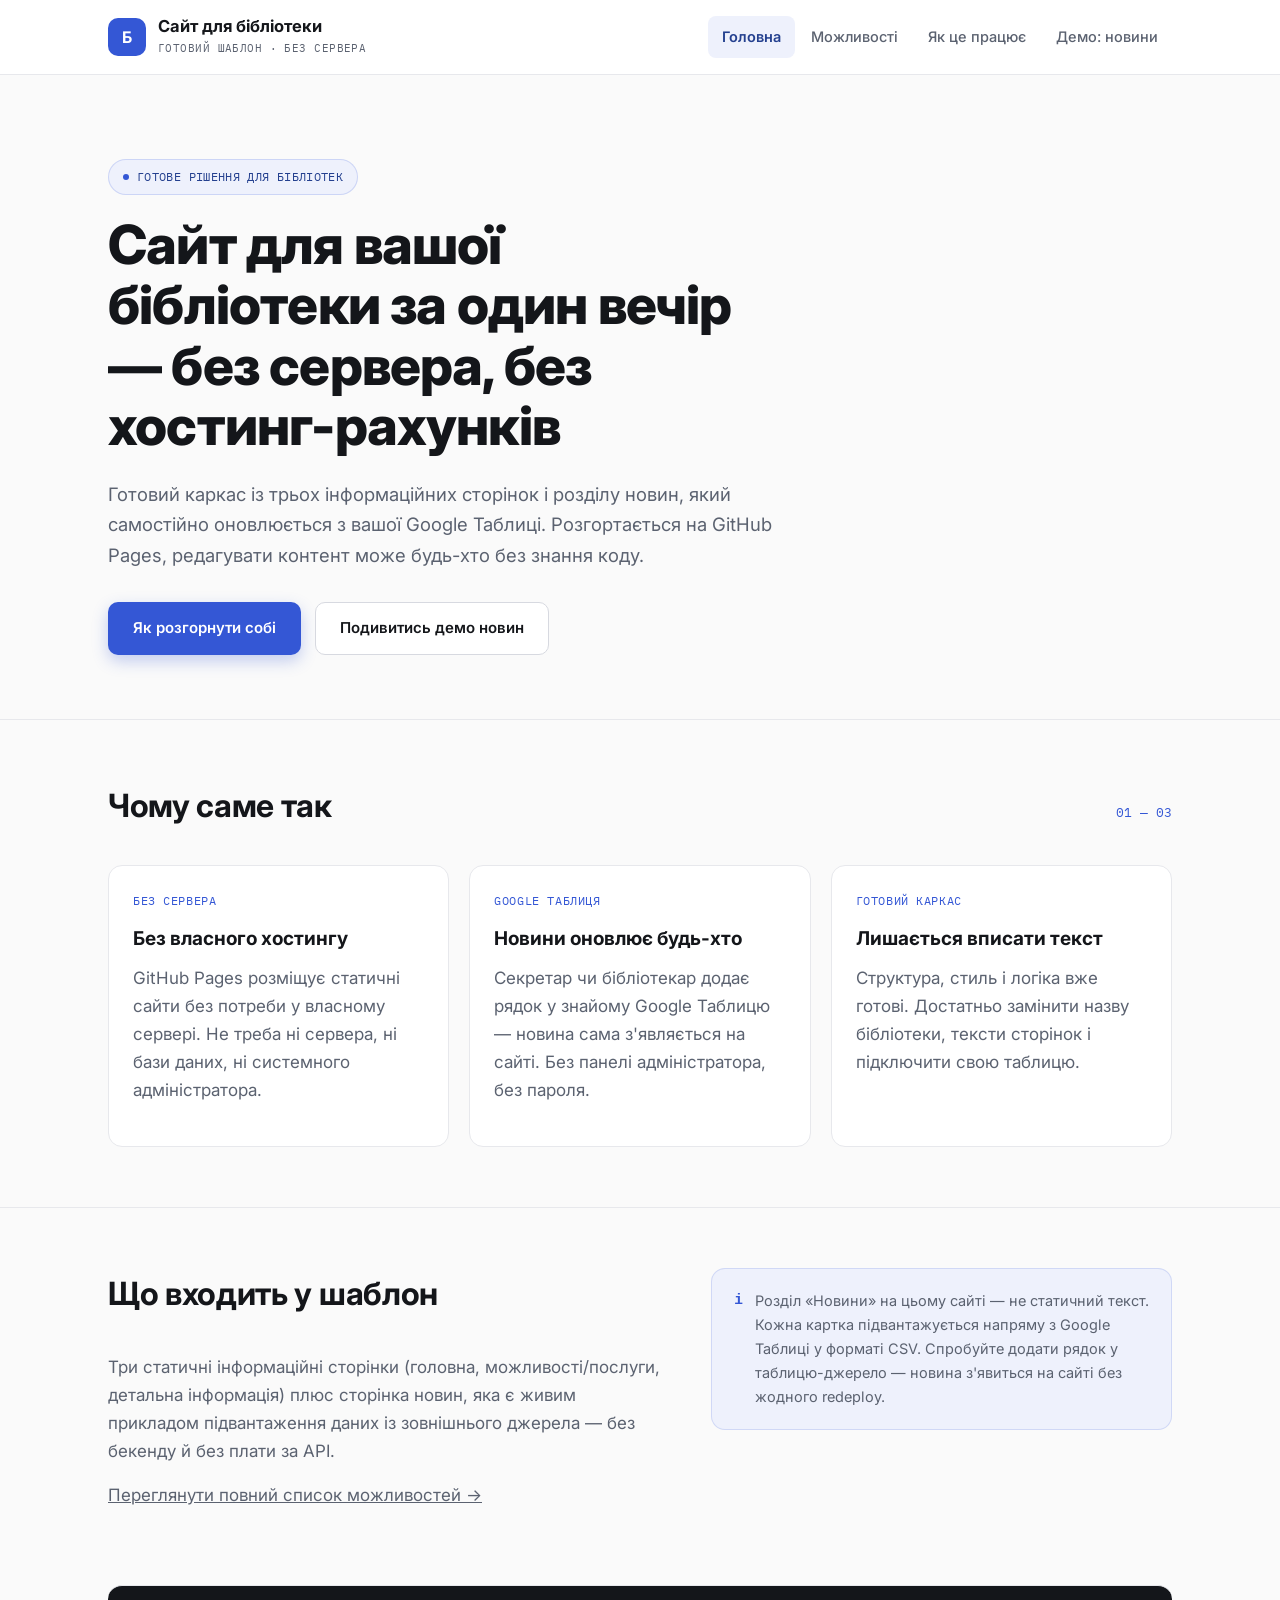
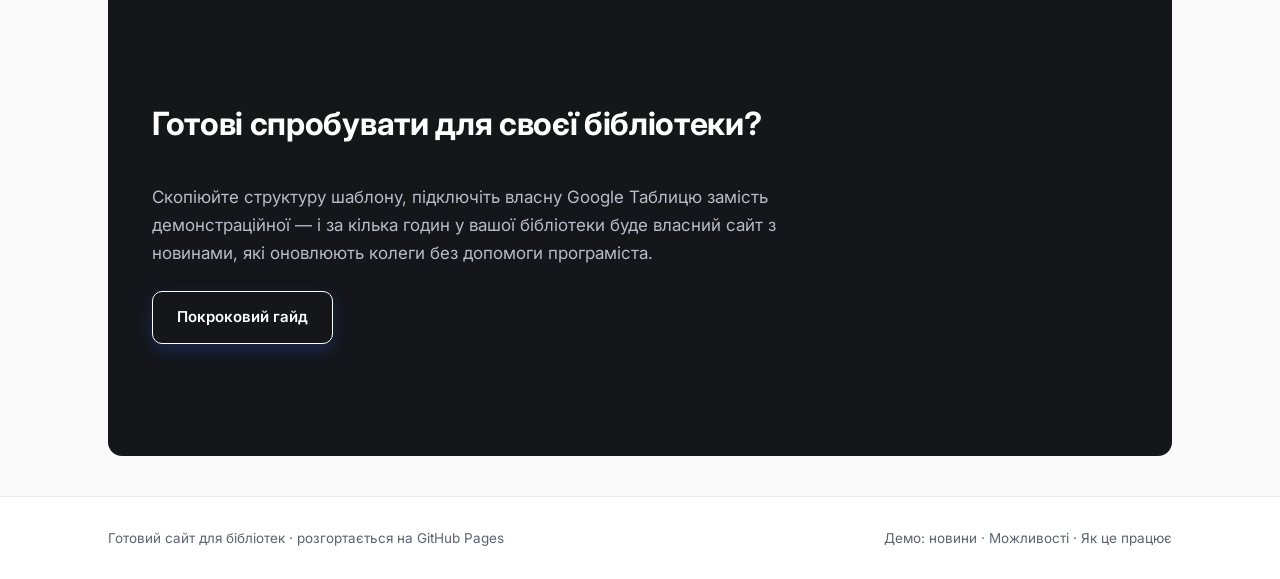
==== commit e8db1cc6: "Add files via upload" ====
--- a/index.html
+++ b/index.html
@@ -4,7 +4,7 @@
 <meta charset="UTF-8">
 <meta name="viewport" content="width=device-width, initial-scale=1.0">
 <title>Готовий сайт для бібліотеки — шаблон на GitHub Pages</title>
-<meta name="description" content="Безкоштовний шаблон сайту для бібліотек: 3 інформаційні сторінки + новини, що самі підвантажуються з Google Таблиці.">
+<meta name="description" content="Готовий сайт для бібліотек: 3 інформаційні сторінки + новини, що самі підвантажуються з Google Таблиці.">
 <link rel="preconnect" href="https://fonts.googleapis.com">
 <link rel="preconnect" href="https://fonts.gstatic.com" crossorigin>
 <link href="https://fonts.googleapis.com/css2?family=Manrope:wght@500;700;800&family=Inter:wght@400;500;600&family=IBM+Plex+Mono:wght@400;500&display=swap" rel="stylesheet">
@@ -32,9 +32,9 @@
 
 <section class="hero">
   <div class="wrap">
-    <span class="badge"><span class="dot"></span> Безкоштовний шаблон · відкритий код</span>
+    <span class="badge"><span class="dot"></span> Готове рішення для бібліотек</span>
     <h1>Сайт для вашої бібліотеки за один вечір — без сервера, без хостинг-рахунків</h1>
-    <p class="lede">Готовий каркас із трьох інформаційних сторінок і розділу новин, який самостійно оновлюється з вашої Google Таблиці. Розгортається на GitHub Pages безкоштовно, редагувати контент може будь-хто без знання коду.</p>
+    <p class="lede">Готовий каркас із трьох інформаційних сторінок і розділу новин, який самостійно оновлюється з вашої Google Таблиці. Розгортається на GitHub Pages, редагувати контент може будь-хто без знання коду.</p>
     <div class="hero-actions">
       <a class="btn btn-primary" href="how-it-works.html">Як розгорнути собі</a>
       <a class="btn btn-ghost" href="news.html">Подивитись демо новин</a>
@@ -50,9 +50,9 @@
     </div>
     <div class="grid-3">
       <div class="info-card">
-        <span class="tag">0 грн / міс</span>
-        <h3>Без сервера й хостингу</h3>
-        <p>GitHub Pages розміщує статичні сайти безкоштовно. Не потрібен ні власний сервер, ні платний хостинг, ні базa даних.</p>
+        <span class="tag">Без сервера</span>
+        <h3>Без власного хостингу</h3>
+        <p>GitHub Pages розміщує статичні сайти без потреби у власному сервері. Не треба ні сервера, ні бази даних, ні системного адміністратора.</p>
       </div>
       <div class="info-card">
         <span class="tag">Google Таблиця</span>
@@ -100,115 +100,7 @@
 
 <footer class="site-footer">
   <div class="wrap">
-    <span>Шаблон сайту для бібліотек · відкритий код, безкоштовне розміщення на GitHub Pages</span>
-    <span><a href="news.html">Демо: новини</a> · <a href="features.html">Можливості</a> · <a href="how-it-works.html">Як це працює</a></span>
-  </div>
-</footer>
-
-</body>
-</html><!DOCTYPE html>
-<html lang="uk">
-<head>
-<meta charset="UTF-8">
-<meta name="viewport" content="width=device-width, initial-scale=1.0">
-<title>Готовий сайт для бібліотеки — шаблон на GitHub Pages</title>
-<meta name="description" content="Безкоштовний шаблон сайту для бібліотек: 3 інформаційні сторінки + новини, що самі підвантажуються з Google Таблиці.">
-<link rel="preconnect" href="https://fonts.googleapis.com">
-<link rel="preconnect" href="https://fonts.gstatic.com" crossorigin>
-<link href="https://fonts.googleapis.com/css2?family=Fraunces:opsz,wght@9..144,500;9..144,600;9..144,700&family=Inter:wght@400;500;600&family=IBM+Plex+Mono:wght@400;500&display=swap" rel="stylesheet">
-<link rel="stylesheet" href="style.css">
-</head>
-<body>
-
-<header class="site-header">
-  <div class="wrap">
-    <a class="brand" href="index.html">
-      <span class="brand-seal">Б</span>
-      <span class="brand-text">
-        <span class="brand-title">Сайт для бібліотеки</span>
-        <span class="brand-sub">Готовий шаблон · без сервера</span>
-      </span>
-    </a>
-    <nav class="site-nav">
-      <a href="index.html" class="active">Головна</a>
-      <a href="features.html">Можливості</a>
-      <a href="how-it-works.html">Як це працює</a>
-      <a href="news.html">Демо: новини</a>
-    </nav>
-  </div>
-</header>
-
-<section class="hero">
-  <div class="wrap">
-    <span class="badge"><span class="dot"></span> Безкоштовний шаблон · відкритий код</span>
-    <h1>Сайт для вашої бібліотеки за один вечір — без сервера, без хостинг-рахунків</h1>
-    <p class="lede">Готовий каркас із трьох інформаційних сторінок і розділу новин, який самостійно оновлюється з вашої Google Таблиці. Розгортається на GitHub Pages безкоштовно, редагувати контент може будь-хто без знання коду.</p>
-    <div class="hero-actions">
-      <a class="btn btn-primary" href="how-it-works.html">Як розгорнути собі</a>
-      <a class="btn btn-ghost" href="news.html">Подивитись демо новин</a>
-    </div>
-  </div>
-</section>
-
-<section>
-  <div class="wrap">
-    <div class="section-head">
-      <h2 class="section-title">Чому саме так</h2>
-      <span class="index">01 — 03</span>
-    </div>
-    <div class="grid-3">
-      <div class="info-card">
-        <span class="tag">0 грн / міс</span>
-        <h3>Без сервера й хостингу</h3>
-        <p>GitHub Pages розміщує статичні сайти безкоштовно. Не потрібен ні власний сервер, ні платний хостинг, ні базa даних.</p>
-      </div>
-      <div class="info-card">
-        <span class="tag">Google Таблиця</span>
-        <h3>Новини оновлює будь-хто</h3>
-        <p>Секретар чи бібліотекар додає рядок у знайому Google Таблицю — новина сама з'являється на сайті. Без панелі адміністратора, без пароля.</p>
-      </div>
-      <div class="info-card">
-        <span class="tag">Готовий каркас</span>
-        <h3>Лишається вписати текст</h3>
-        <p>Структура, стиль і логіка вже готові. Достатньо замінити назву бібліотеки, тексти сторінок і підключити свою таблицю.</p>
-      </div>
-    </div>
-  </div>
-</section>
-
-<section>
-  <div class="wrap">
-    <div class="grid-2">
-      <div>
-        <div class="section-head">
-          <h2 class="section-title">Що входить у шаблон</h2>
-        </div>
-        <p>Три статичні інформаційні сторінки (головна, можливості/послуги, детальна інформація) плюс сторінка новин, яка є живим прикладом підвантаження даних із зовнішнього джерела — без бекенду й без плати за API.</p>
-        <p><a href="features.html">Переглянути повний список можливостей →</a></p>
-      </div>
-      <div class="note-box">
-        <span class="note-icon">i</span>
-        <span>Розділ «Новини» на цьому сайті — не статичний текст. Кожна картка підвантажується напряму з Google Таблиці у форматі CSV. Спробуйте додати рядок у таблицю-джерело — новина з'явиться на сайті без жодного redeploy.</span>
-      </div>
-    </div>
-  </div>
-</section>
-
-<section class="cta-band">
-  <div class="wrap">
-    <div class="section-head">
-      <h2 class="section-title">Готові спробувати для своєї бібліотеки?</h2>
-    </div>
-    <p style="max-width: 60ch;">Скопіюйте структуру шаблону, підключіть власну Google Таблицю замість демонстраційної — і за кілька годин у вашої бібліотеки буде власний сайт з новинами, які оновлюють колеги без допомоги програміста.</p>
-    <div class="hero-actions" style="margin-top: 24px;">
-      <a class="btn btn-primary" href="how-it-works.html" style="border-color: var(--color-brass-light); background: var(--color-brass); ">Покроковий гайд</a>
-    </div>
-  </div>
-</section>
-
-<footer class="site-footer">
-  <div class="wrap">
-    <span>Шаблон сайту для бібліотек · відкритий код, безкоштовне розміщення на GitHub Pages</span>
+    <span>Готовий сайт для бібліотек · розгортається на GitHub Pages</span>
     <span><a href="news.html">Демо: новини</a> · <a href="features.html">Можливості</a> · <a href="how-it-works.html">Як це працює</a></span>
   </div>
 </footer>
--- a/style.css
+++ b/style.css
@@ -1,25 +1,26 @@
 /* =========================================================
    Сайт для бібліотеки — шаблон
-   Концепція: "картка каталогу" — тепла палітра паперу,
-   чорнильно-синій + бронза + бордо, серифний заголовний шрифт.
+   Концепція: сучасний, чистий продуктовий стиль —
+   багато повітря, м'які тіні, один яскравий акцент.
    ========================================================= */
 
 :root {
-  --color-bg: #f7f2e6;
-  --color-paper: #fffdf7;
-  --color-ink: #1c2b3a;
-  --color-ink-soft: #445267;
-  --color-brass: #9c6b30;
-  --color-brass-light: #c99a54;
-  --color-oxblood: #7a2e2e;
-  --color-line: #ddd2b4;
-  --color-line-strong: #b9ac86;
-
-  --font-display: "Fraunces", "Iowan Old Style", Georgia, serif;
+  --color-bg: #fafafa;
+  --color-paper: #ffffff;
+  --color-ink: #14161a;
+  --color-ink-soft: #5b6270;
+  --color-accent: #3457d5;
+  --color-accent-soft: #eef1fc;
+  --color-accent-dark: #24408f;
+  --color-line: #e7e8ec;
+  --color-line-strong: #d7d9e0;
+
+  --font-display: "Manrope", "Inter", "Helvetica Neue", Arial, sans-serif;
   --font-body: "Inter", "Helvetica Neue", Arial, sans-serif;
   --font-mono: "IBM Plex Mono", "Courier New", monospace;
 
   --max-width: 1120px;
+  --radius: 14px;
 }
 
 @media (prefers-reduced-motion: no-preference) {
@@ -35,14 +36,10 @@
 
 body {
   background: var(--color-bg);
-  background-image:
-    linear-gradient(var(--color-line) 1px, transparent 1px);
-  background-size: 100% 44px;
-  background-position: 0 120px;
   color: var(--color-ink);
   font-family: var(--font-body);
   font-size: 17px;
-  line-height: 1.6;
+  line-height: 1.65;
   -webkit-font-smoothing: antialiased;
 }
 
@@ -59,17 +56,20 @@
 /* ---------- Header / nav ---------- */
 
 .site-header {
-  background: var(--color-ink);
-  color: var(--color-paper);
-  border-bottom: 3px solid var(--color-brass);
+  background: var(--color-paper);
+  border-bottom: 1px solid var(--color-line);
+  position: sticky;
+  top: 0;
+  z-index: 20;
+  backdrop-filter: blur(8px);
 }
 
 .site-header .wrap {
   display: flex;
   align-items: center;
   justify-content: space-between;
-  padding-top: 18px;
-  padding-bottom: 18px;
+  padding-top: 16px;
+  padding-bottom: 16px;
   gap: 20px;
   flex-wrap: wrap;
 }
@@ -77,48 +77,47 @@
 .brand {
   display: flex;
   align-items: center;
-  gap: 14px;
+  gap: 12px;
   text-decoration: none;
-  color: var(--color-paper);
+  color: var(--color-ink);
 }
 
 .brand-seal {
-  width: 46px;
-  height: 46px;
+  width: 38px;
+  height: 38px;
   flex: none;
-  border: 2px solid var(--color-brass-light);
-  border-radius: 50%;
+  background: var(--color-accent);
+  border-radius: 10px;
   display: flex;
   align-items: center;
   justify-content: center;
   font-family: var(--font-display);
-  font-weight: 600;
-  font-size: 17px;
-  letter-spacing: 0.5px;
-  color: var(--color-brass-light);
+  font-weight: 700;
+  font-size: 16px;
+  color: #fff;
 }
 
 .brand-text .brand-title {
   font-family: var(--font-display);
-  font-weight: 600;
-  font-size: 19px;
+  font-weight: 700;
+  font-size: 16.5px;
   line-height: 1.2;
   display: block;
 }
 
 .brand-text .brand-sub {
   font-family: var(--font-mono);
-  font-size: 11.5px;
-  letter-spacing: 0.06em;
+  font-size: 11px;
+  letter-spacing: 0.04em;
   text-transform: uppercase;
-  color: var(--color-brass-light);
+  color: var(--color-ink-soft);
   display: block;
-  margin-top: 3px;
+  margin-top: 2px;
 }
 
 nav.site-nav {
   display: flex;
-  gap: 4px;
+  gap: 2px;
   flex-wrap: wrap;
 }
 
@@ -127,58 +126,55 @@
   font-family: var(--font-body);
   font-size: 14.5px;
   font-weight: 500;
-  color: #d9d2be;
-  padding: 8px 14px;
-  border-radius: 3px;
+  color: var(--color-ink-soft);
+  padding: 9px 14px;
+  border-radius: 8px;
   transition: background 0.15s ease, color 0.15s ease;
 }
 
 nav.site-nav a:hover,
 nav.site-nav a:focus-visible {
-  background: rgba(201, 154, 84, 0.16);
-  color: var(--color-paper);
+  background: var(--color-accent-soft);
+  color: var(--color-accent-dark);
   outline: none;
 }
 
 nav.site-nav a.active {
-  color: var(--color-paper);
-  background: rgba(201, 154, 84, 0.22);
-}
-
-nav.site-nav a:focus-visible {
-  box-shadow: 0 0 0 2px var(--color-brass-light);
+  color: var(--color-accent-dark);
+  background: var(--color-accent-soft);
+  font-weight: 600;
 }
 
 /* ---------- Hero ---------- */
 
 .hero {
-  padding: 64px 0 52px;
-  border-bottom: 1px solid var(--color-line-strong);
+  padding: 84px 0 64px;
 }
 
 .hero .eyebrow {
   font-family: var(--font-mono);
   font-size: 12.5px;
-  letter-spacing: 0.08em;
+  letter-spacing: 0.06em;
   text-transform: uppercase;
-  color: var(--color-oxblood);
-  margin: 0 0 14px;
+  color: var(--color-accent);
+  margin: 0 0 16px;
 }
 
 .hero h1 {
   font-family: var(--font-display);
-  font-weight: 600;
-  font-size: clamp(32px, 5vw, 52px);
-  line-height: 1.08;
-  margin: 0 0 20px;
-  max-width: 16ch;
+  font-weight: 800;
+  font-size: clamp(34px, 5vw, 54px);
+  line-height: 1.12;
+  letter-spacing: -0.015em;
+  margin: 0 0 22px;
+  max-width: 18ch;
 }
 
 .hero p.lede {
   font-size: 18.5px;
   color: var(--color-ink-soft);
-  max-width: 56ch;
-  margin: 0 0 28px;
+  max-width: 58ch;
+  margin: 0 0 32px;
 }
 
 .hero-actions {
@@ -193,30 +189,32 @@
   font-weight: 600;
   font-size: 15px;
   text-decoration: none;
-  padding: 12px 22px;
-  border-radius: 3px;
-  border: 1.5px solid var(--color-ink);
-  transition: transform 0.12s ease, background 0.12s ease, color 0.12s ease;
+  padding: 13px 24px;
+  border-radius: 10px;
+  border: 1.5px solid transparent;
+  transition: transform 0.12s ease, background 0.12s ease, color 0.12s ease, box-shadow 0.12s ease;
 }
 
 .btn-primary {
-  background: var(--color-ink);
-  color: var(--color-paper);
-}
-
-.btn-primary:hover { background: var(--color-oxblood); border-color: var(--color-oxblood); }
+  background: var(--color-accent);
+  color: #fff;
+  box-shadow: 0 6px 16px rgba(52, 87, 213, 0.28);
+}
+
+.btn-primary:hover { background: var(--color-accent-dark); transform: translateY(-1px); }
 
 .btn-ghost {
-  background: transparent;
+  background: var(--color-paper);
   color: var(--color-ink);
-}
-
-.btn-ghost:hover { background: var(--color-ink); color: var(--color-paper); }
+  border-color: var(--color-line-strong);
+}
+
+.btn-ghost:hover { border-color: var(--color-accent); color: var(--color-accent-dark); }
 
 /* ---------- Sections / content ---------- */
 
 section {
-  padding: 56px 0;
+  padding: 60px 0;
 }
 
 section + section {
@@ -235,20 +233,21 @@
 .section-head .index {
   font-family: var(--font-mono);
   font-size: 13px;
-  color: var(--color-brass);
+  color: var(--color-accent);
 }
 
 h2.section-title {
   font-family: var(--font-display);
-  font-weight: 600;
+  font-weight: 700;
   font-size: clamp(24px, 3vw, 32px);
+  letter-spacing: -0.01em;
   margin: 0;
 }
 
 h3 {
   font-family: var(--font-display);
-  font-weight: 600;
-  font-size: 20px;
+  font-weight: 700;
+  font-size: 19px;
   margin: 0 0 10px;
 }
 
@@ -257,7 +256,7 @@
 .grid-3 {
   display: grid;
   grid-template-columns: repeat(3, 1fr);
-  gap: 24px;
+  gap: 20px;
 }
 
 .grid-2 {
@@ -274,26 +273,34 @@
 
 .info-card {
   background: var(--color-paper);
-  border: 1px solid var(--color-line-strong);
-  border-radius: 4px;
+  border: 1px solid var(--color-line);
+  border-radius: var(--radius);
   padding: 26px 24px;
+  transition: box-shadow 0.15s ease, border-color 0.15s ease, transform 0.15s ease;
+}
+
+.info-card:hover {
+  box-shadow: 0 10px 28px rgba(20, 22, 26, 0.06);
+  border-color: var(--color-line-strong);
+  transform: translateY(-2px);
 }
 
 .info-card .tag {
   font-family: var(--font-mono);
   font-size: 11.5px;
   text-transform: uppercase;
-  letter-spacing: 0.06em;
-  color: var(--color-brass);
+  letter-spacing: 0.05em;
+  color: var(--color-accent);
   display: block;
-  margin-bottom: 10px;
+  margin-bottom: 12px;
 }
 
 .dl-list dt {
-  font-family: var(--font-mono);
-  font-size: 13.5px;
-  color: var(--color-oxblood);
-  margin-top: 16px;
+  font-family: var(--font-body);
+  font-weight: 600;
+  font-size: 15px;
+  color: var(--color-ink);
+  margin-top: 18px;
 }
 
 .dl-list dt:first-child { margin-top: 0; }
@@ -311,7 +318,7 @@
 
 table.hours th, table.hours td {
   text-align: left;
-  padding: 10px 6px;
+  padding: 12px 6px;
   border-bottom: 1px solid var(--color-line);
 }
 
@@ -319,27 +326,27 @@
   font-family: var(--font-mono);
   font-size: 12px;
   text-transform: uppercase;
-  letter-spacing: 0.06em;
+  letter-spacing: 0.05em;
   color: var(--color-ink-soft);
   font-weight: 500;
 }
 
 blockquote {
   font-family: var(--font-display);
-  font-style: italic;
+  font-weight: 600;
   font-size: 21px;
   color: var(--color-ink);
-  border-left: 3px solid var(--color-brass);
+  border-left: 3px solid var(--color-accent);
   padding-left: 22px;
   margin: 0;
 }
 
-/* ---------- News / catalog cards ---------- */
+/* ---------- News / cards ---------- */
 
 .news-grid {
   display: grid;
   grid-template-columns: repeat(3, 1fr);
-  gap: 26px;
+  gap: 22px;
 }
 
 @media (max-width: 900px) {
@@ -352,22 +359,15 @@
 .catalog-card {
   position: relative;
   background: var(--color-paper);
-  border: 1px solid var(--color-line-strong);
-  border-radius: 2px;
-  padding: 22px 20px 20px;
-  box-shadow: 3px 3px 0 rgba(28, 43, 58, 0.05);
-}
-
-.catalog-card::before {
-  content: "";
-  position: absolute;
-  top: 14px;
-  left: 14px;
-  width: 9px;
-  height: 9px;
-  border-radius: 50%;
-  background: var(--color-bg);
-  border: 1.5px solid var(--color-line-strong);
+  border: 1px solid var(--color-line);
+  border-radius: var(--radius);
+  padding: 20px 20px 22px;
+  transition: box-shadow 0.15s ease, transform 0.15s ease;
+}
+
+.catalog-card:hover {
+  box-shadow: 0 10px 28px rgba(20, 22, 26, 0.07);
+  transform: translateY(-2px);
 }
 
 .catalog-card .card-no {
@@ -375,7 +375,7 @@
   text-align: right;
   font-family: var(--font-mono);
   font-size: 11px;
-  color: var(--color-brass);
+  color: var(--color-accent);
   margin-bottom: 8px;
 }
 
@@ -383,9 +383,9 @@
   width: 100%;
   aspect-ratio: 4 / 3;
   object-fit: cover;
-  border: 1px solid var(--color-line);
-  margin-bottom: 14px;
-  background: var(--color-bg);
+  border-radius: 10px;
+  margin-bottom: 16px;
+  background: var(--color-accent-soft);
 }
 
 .catalog-card .card-img.placeholder {
@@ -398,10 +398,10 @@
 }
 
 .catalog-card h3 {
-  font-size: 18px;
+  font-size: 17.5px;
   margin-bottom: 8px;
-  border-bottom: 1px dashed var(--color-line-strong);
-  padding-bottom: 10px;
+  padding-bottom: 0;
+  border-bottom: none;
 }
 
 .catalog-card p {
@@ -417,16 +417,132 @@
   text-align: center;
 }
 
+/* ---------- Template / presentation additions ---------- */
+
+.badge {
+  display: inline-flex;
+  align-items: center;
+  gap: 8px;
+  font-family: var(--font-mono);
+  font-size: 12px;
+  letter-spacing: 0.03em;
+  text-transform: uppercase;
+  color: var(--color-accent-dark);
+  background: var(--color-accent-soft);
+  border: 1px solid rgba(52, 87, 213, 0.18);
+  padding: 7px 14px;
+  border-radius: 999px;
+  margin-bottom: 20px;
+}
+
+.badge .dot {
+  width: 6px;
+  height: 6px;
+  border-radius: 50%;
+  background: var(--color-accent);
+  display: inline-block;
+}
+
+.steps {
+  counter-reset: step;
+  display: grid;
+  grid-template-columns: repeat(3, 1fr);
+  gap: 22px;
+}
+
+@media (max-width: 860px) {
+  .steps { grid-template-columns: 1fr; }
+}
+
+.step {
+  position: relative;
+  padding: 26px 22px;
+  background: var(--color-paper);
+  border: 1px solid var(--color-line);
+  border-radius: var(--radius);
+}
+
+.step .step-num {
+  font-family: var(--font-display);
+  font-weight: 800;
+  font-size: 30px;
+  color: var(--color-accent);
+  display: block;
+  margin-bottom: 12px;
+}
+
+.note-box {
+  background: var(--color-accent-soft);
+  border: 1px solid rgba(52, 87, 213, 0.16);
+  border-radius: var(--radius);
+  padding: 20px 22px;
+  font-size: 14.5px;
+  color: var(--color-ink-soft);
+  display: flex;
+  gap: 12px;
+  align-items: flex-start;
+}
+
+.note-box .note-icon {
+  font-family: var(--font-mono);
+  color: var(--color-accent);
+  flex: none;
+  font-weight: 700;
+}
+
+.cta-band {
+  background: var(--color-ink);
+  color: #fff;
+  border-radius: var(--radius);
+  margin: 0 28px;
+  max-width: calc(var(--max-width) - 56px);
+  margin-left: auto;
+  margin-right: auto;
+}
+
+.cta-band .wrap {
+  padding: 52px 44px;
+}
+
+.cta-band .section-title,
+.cta-band p { color: #fff; }
+
+.cta-band p { color: #b7bcc7; }
+
+.stat-row {
+  display: flex;
+  gap: 40px;
+  flex-wrap: wrap;
+  margin-top: 8px;
+}
+
+.stat-row .stat-num {
+  font-family: var(--font-display);
+  font-weight: 800;
+  font-size: 30px;
+  color: var(--color-ink);
+  display: block;
+}
+
+.stat-row .stat-label {
+  font-family: var(--font-mono);
+  font-size: 12px;
+  text-transform: uppercase;
+  letter-spacing: 0.04em;
+  color: var(--color-ink-soft);
+}
+
 /* ---------- Footer ---------- */
 
 footer.site-footer {
-  background: var(--color-ink);
-  color: #b9bfc9;
+  background: var(--color-paper);
+  color: var(--color-ink-soft);
+  border-top: 1px solid var(--color-line);
   margin-top: 40px;
 }
 
 footer.site-footer .wrap {
-  padding: 34px 28px;
+  padding: 30px 28px;
   display: flex;
   justify-content: space-between;
   gap: 20px;
@@ -434,114 +550,10 @@
   font-size: 13.5px;
 }
 
-footer.site-footer a { color: #d9d2be; text-decoration: none; }
-footer.site-footer a:hover { text-decoration: underline; }
+footer.site-footer a { color: var(--color-ink-soft); text-decoration: none; }
+footer.site-footer a:hover { color: var(--color-accent-dark); text-decoration: underline; }
 
 :focus-visible {
-  outline: 2px solid var(--color-brass);
+  outline: 2px solid var(--color-accent);
   outline-offset: 2px;
 }
-
-/* ---------- Template / presentation additions ---------- */
-
-.badge {
-  display: inline-flex;
-  align-items: center;
-  gap: 8px;
-  font-family: var(--font-mono);
-  font-size: 12px;
-  letter-spacing: 0.04em;
-  text-transform: uppercase;
-  color: var(--color-oxblood);
-  background: rgba(122, 46, 46, 0.07);
-  border: 1px solid rgba(122, 46, 46, 0.25);
-  padding: 6px 12px;
-  border-radius: 999px;
-  margin-bottom: 18px;
-}
-
-.badge .dot {
-  width: 6px;
-  height: 6px;
-  border-radius: 50%;
-  background: var(--color-oxblood);
-  display: inline-block;
-}
-
-.steps {
-  counter-reset: step;
-  display: grid;
-  grid-template-columns: repeat(3, 1fr);
-  gap: 24px;
-}
-
-@media (max-width: 860px) {
-  .steps { grid-template-columns: 1fr; }
-}
-
-.step {
-  position: relative;
-  padding-top: 8px;
-}
-
-.step .step-num {
-  font-family: var(--font-display);
-  font-weight: 600;
-  font-size: 34px;
-  color: var(--color-brass-light);
-  -webkit-text-stroke: 1.5px var(--color-brass);
-  color: transparent;
-  display: block;
-  margin-bottom: 10px;
-}
-
-.note-box {
-  background: rgba(156, 107, 48, 0.08);
-  border: 1px dashed var(--color-line-strong);
-  border-radius: 4px;
-  padding: 18px 20px;
-  font-size: 14.5px;
-  color: var(--color-ink-soft);
-  display: flex;
-  gap: 12px;
-  align-items: flex-start;
-}
-
-.note-box .note-icon {
-  font-family: var(--font-mono);
-  color: var(--color-brass);
-  flex: none;
-}
-
-.cta-band {
-  background: var(--color-ink);
-  color: var(--color-paper);
-}
-
-.cta-band .section-title,
-.cta-band p { color: var(--color-paper); }
-
-.cta-band p { color: #c8cdd6; }
-
-.stat-row {
-  display: flex;
-  gap: 40px;
-  flex-wrap: wrap;
-  margin-top: 8px;
-}
-
-.stat-row .stat-num {
-  font-family: var(--font-display);
-  font-weight: 600;
-  font-size: 30px;
-  color: var(--color-ink);
-  display: block;
-}
-
-.stat-row .stat-label {
-  font-family: var(--font-mono);
-  font-size: 12px;
-  text-transform: uppercase;
-  letter-spacing: 0.05em;
-  color: var(--color-ink-soft);
-}
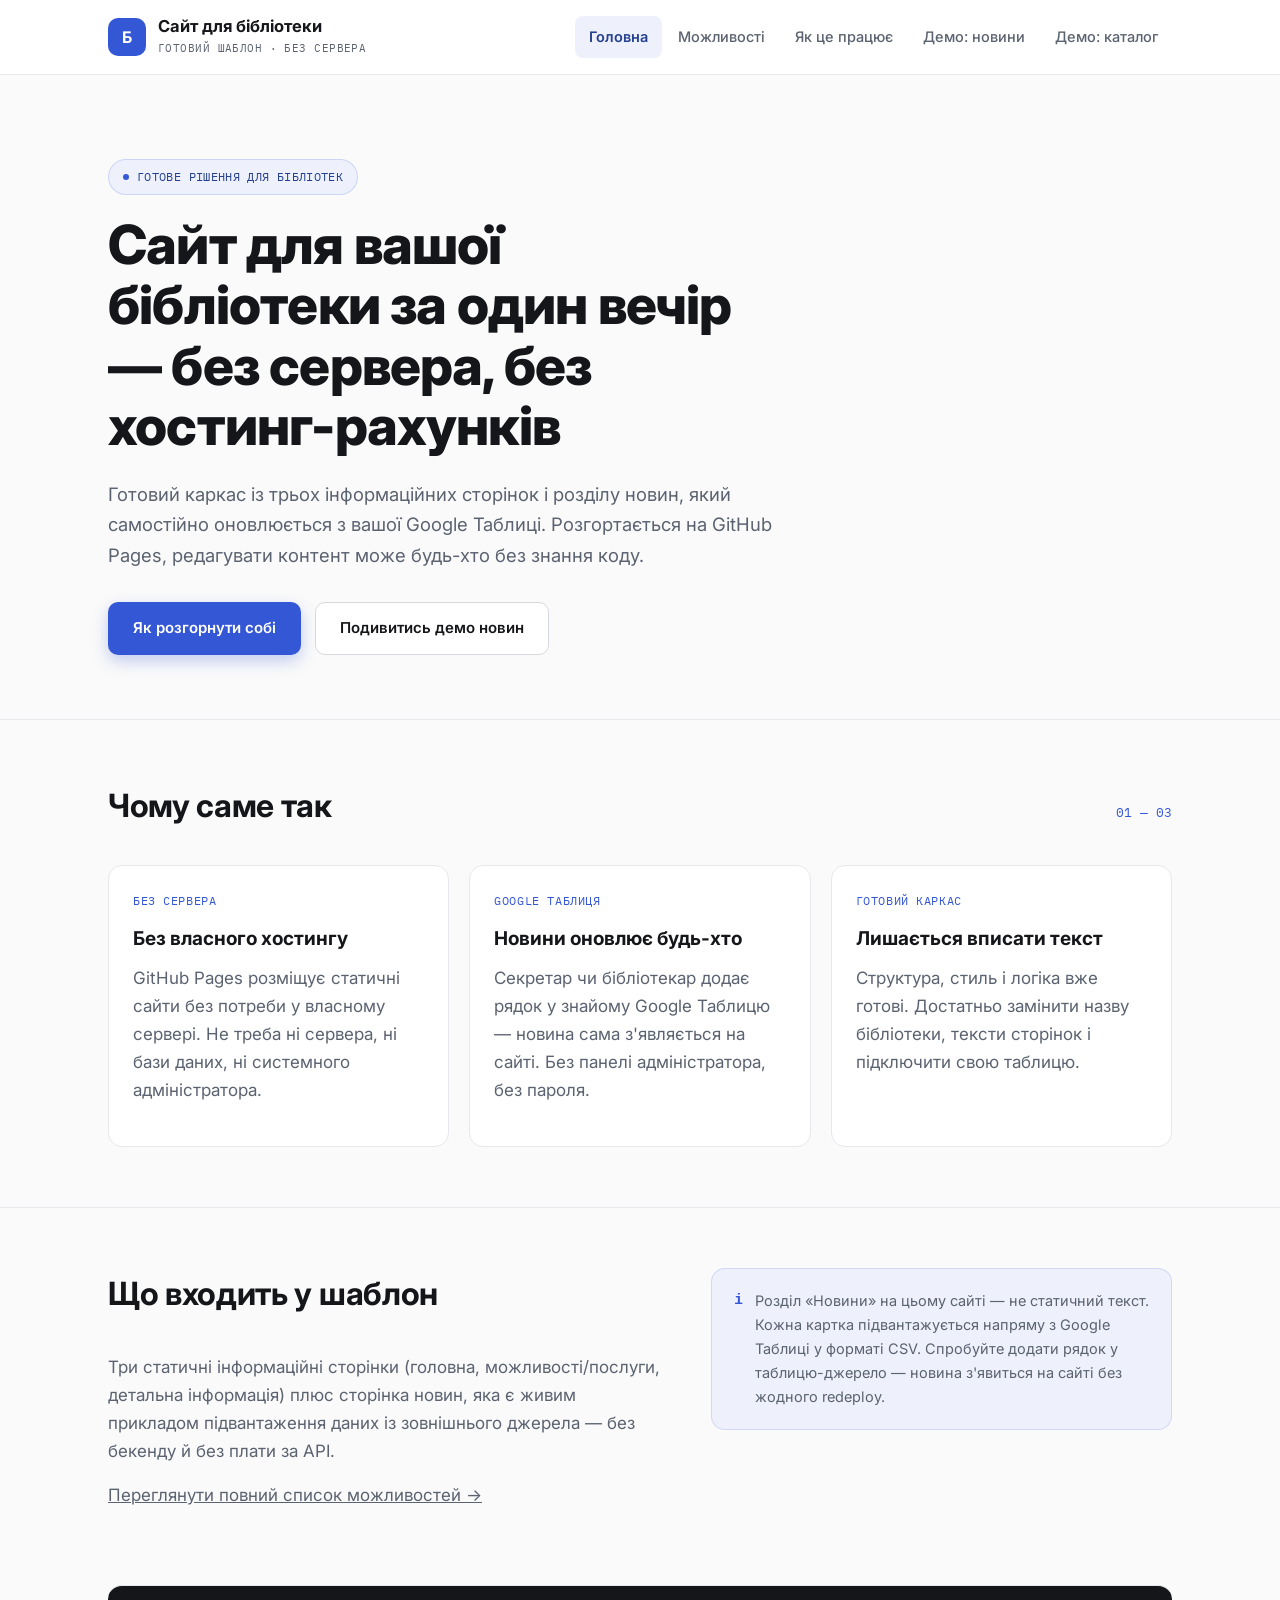
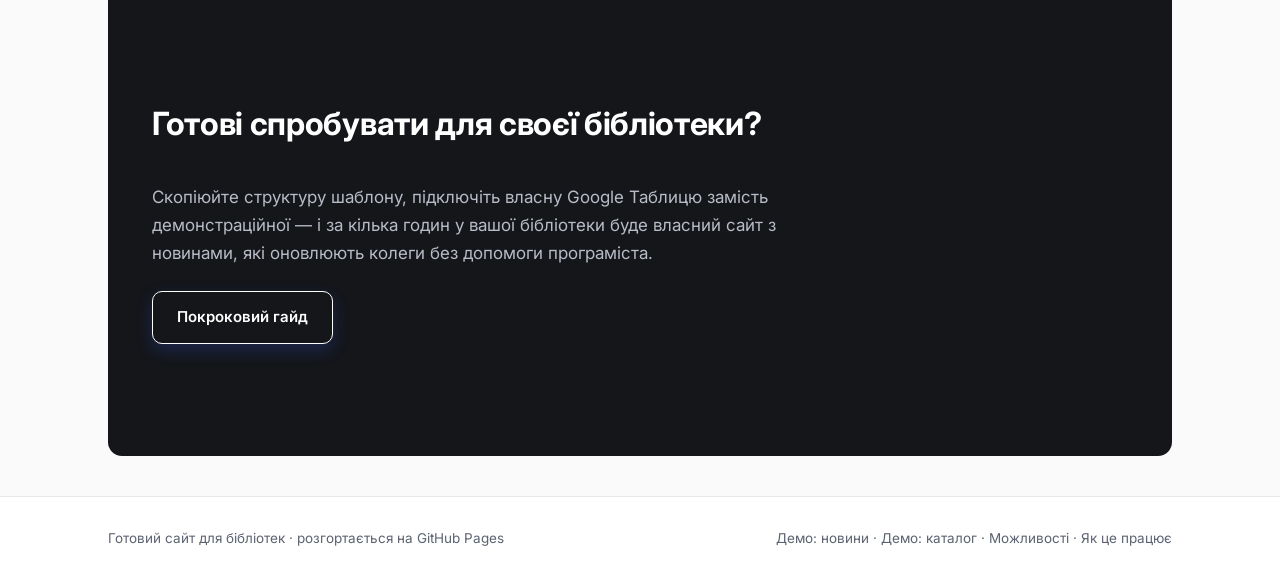
==== commit 5db05b2a: "Update index.html" ====
--- a/index.html
+++ b/index.html
@@ -26,6 +26,7 @@
       <a href="features.html">Можливості</a>
       <a href="how-it-works.html">Як це працює</a>
       <a href="news.html">Демо: новини</a>
+      <a href="catalog.html">Демо: каталог</a>
     </nav>
   </div>
 </header>
@@ -101,7 +102,7 @@
 <footer class="site-footer">
   <div class="wrap">
     <span>Готовий сайт для бібліотек · розгортається на GitHub Pages</span>
-    <span><a href="news.html">Демо: новини</a> · <a href="features.html">Можливості</a> · <a href="how-it-works.html">Як це працює</a></span>
+    <span><a href="news.html">Демо: новини</a> · <a href="catalog.html">Демо: каталог</a> · <a href="features.html">Можливості</a> · <a href="how-it-works.html">Як це працює</a></span>
   </div>
 </footer>
 
